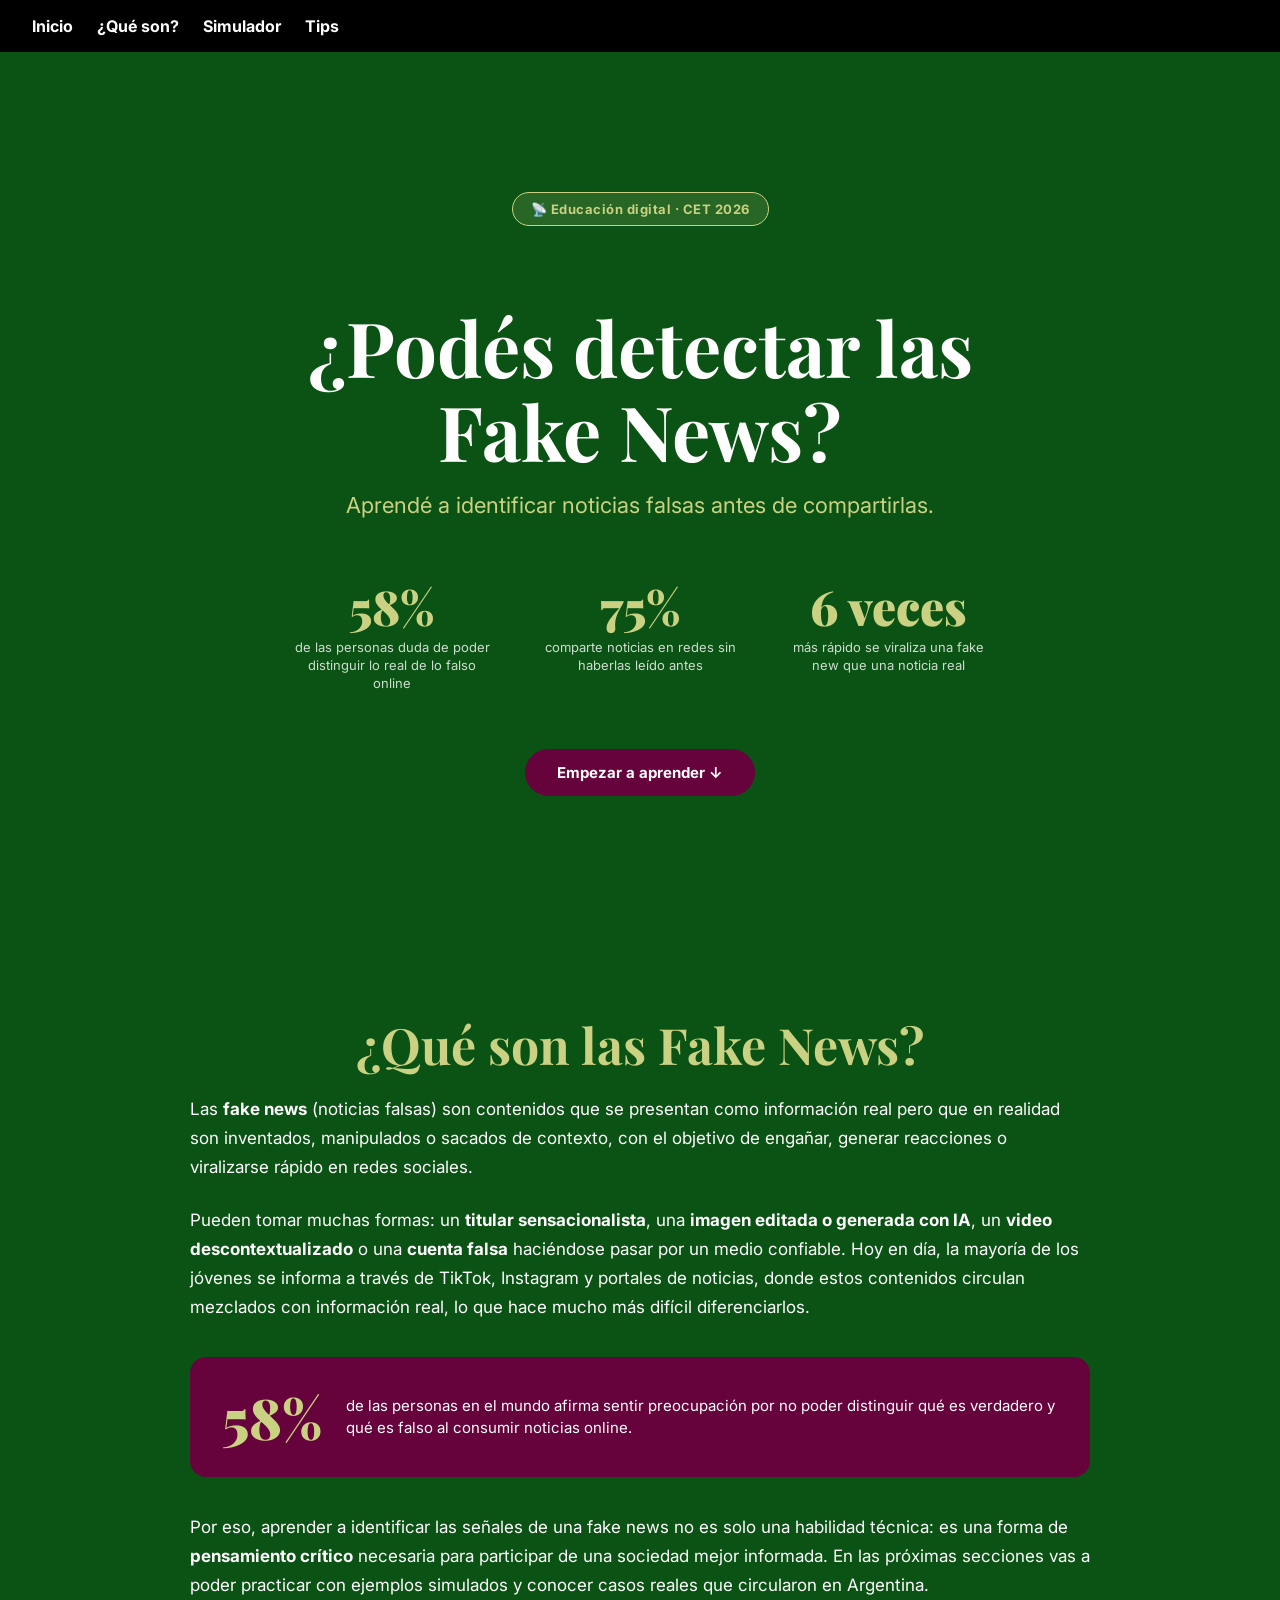
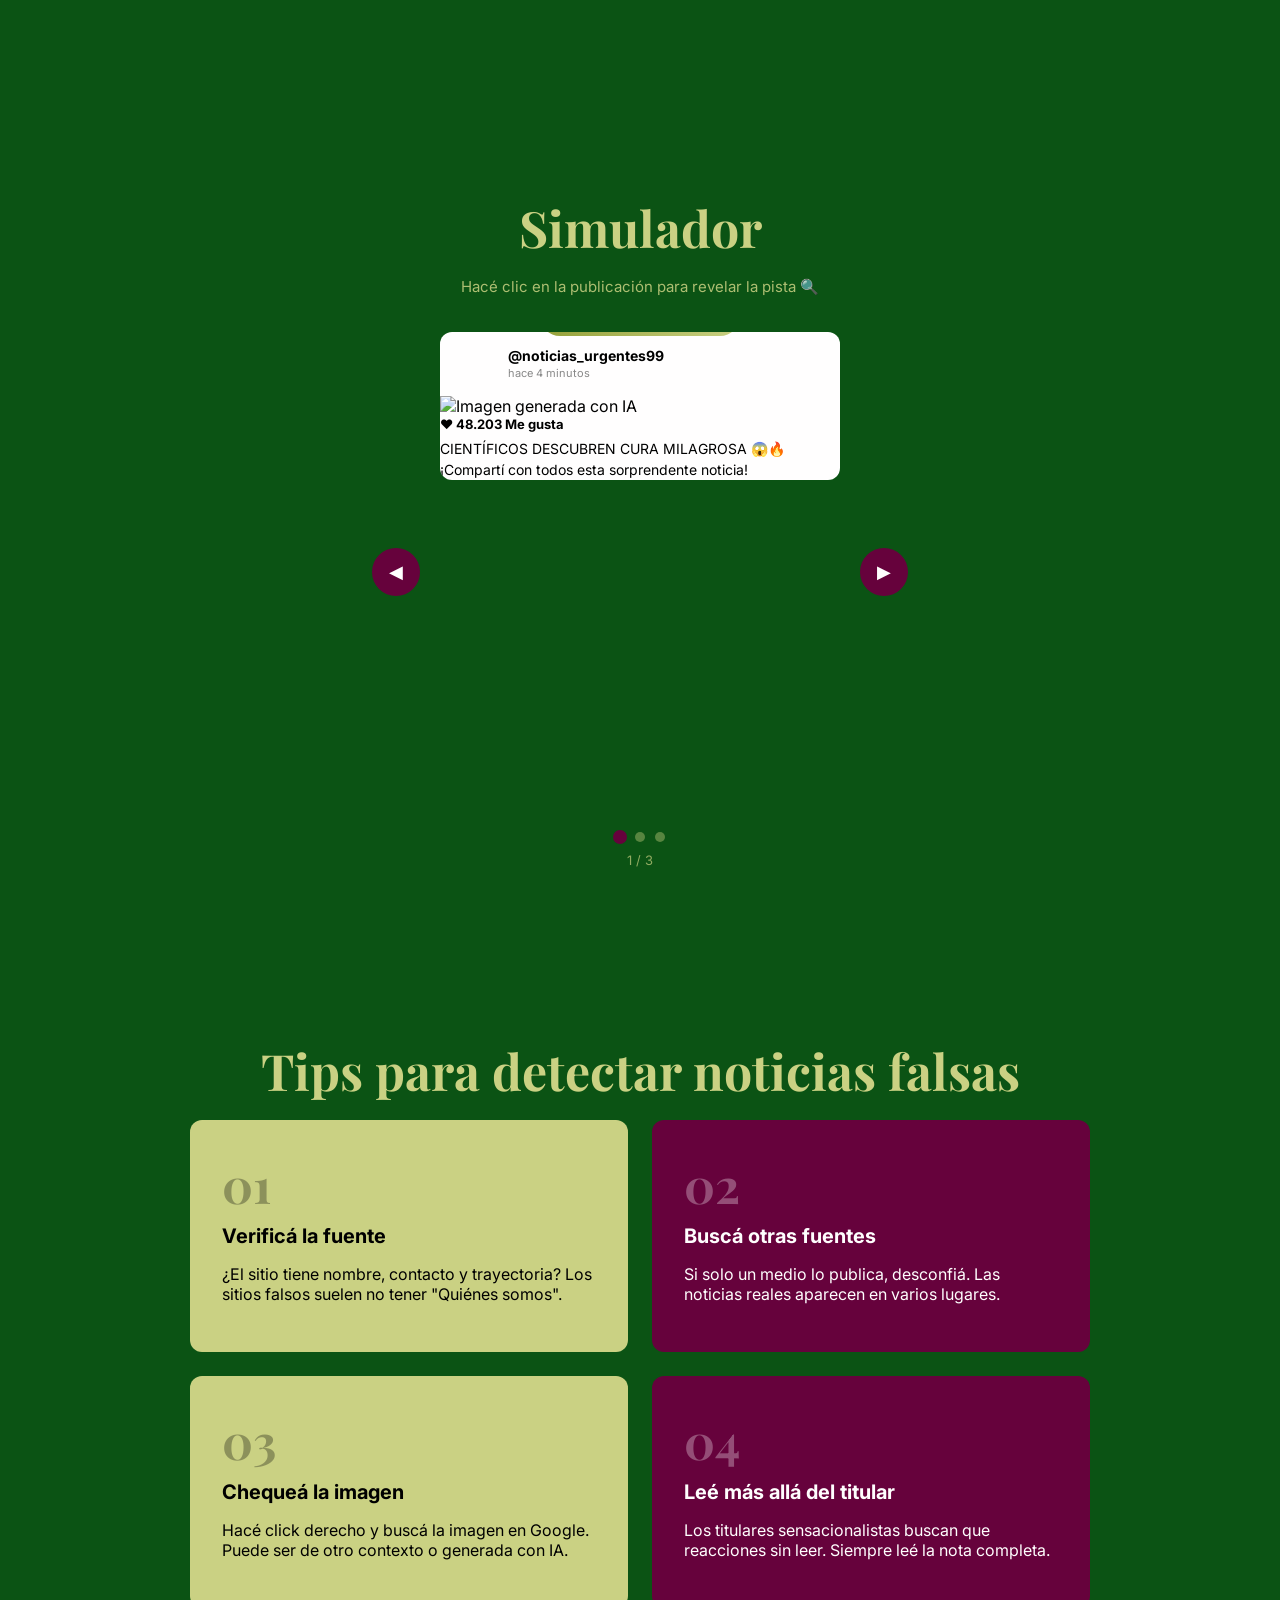
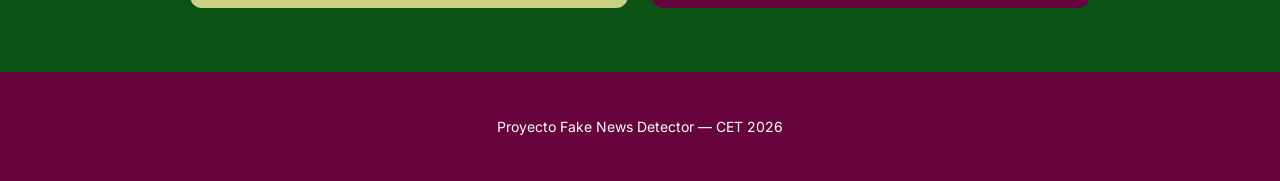
==== index.html @ 827e7ddf "Merge branch 'main' of https://github.com/CET-Programacion-Asistida-con-IA-2026/proyecto-equipo11-gr" ====
<!DOCTYPE html>
<html lang="es">

<head>
  <meta charset="UTF-8">
  <meta name="viewport" content="width=device-width, initial-scale=1.0">
  <title>Fake News Detector</title>
  <link rel="stylesheet" href="styles.css">
  <link href="https://fonts.googleapis.com/css2?family=Playfair+Display:wght@700;900&family=Inter:wght@400;700&display=swap" rel="stylesheet">
</head>
  
<body>

  <nav>
    <a href="#inicio">Inicio</a>
    <a href="#que-son">¿Qué son?</a>
    <a href="#simulador">Simulador</a>
    <a href="#tips">Tips</a>
  </nav>

  <header id="inicio">
    <span class="header-tag">📡 Educación digital · CET 2026</span>
    <h1>¿Podés detectar las Fake News?</h1>
    <p>Aprendé a identificar noticias falsas antes de compartirlas.</p>
    <div class="header-stats">
      <div class="header-stat">
        <span class="header-stat-numero">58%</span>
        <span class="header-stat-texto">de las personas duda de poder distinguir lo real de lo falso online</span>
      </div>
      <div class="header-stat">
        <span class="header-stat-numero">75%</span>
        <span class="header-stat-texto">comparte noticias en redes sin haberlas leído antes</span>
      </div>
      <div class="header-stat">
        <span class="header-stat-numero">6 veces</span>
        <span class="header-stat-texto">más rápido se viraliza una fake new que una noticia real</span>
      </div>
    </div>
    <a href="#que-son" class="header-cta">Empezar a aprender ↓</a>
  </header>

  <main>

    <section id="que-son">
      <h2>¿Qué son las Fake News?</h2>
      <div class="que-son-contenido">
        <p>
          Las <strong>fake news</strong> (noticias falsas) son contenidos que se presentan como información real
          pero que en realidad son inventados, manipulados o sacados de contexto, con el objetivo de
          engañar, generar reacciones o viralizarse rápido en redes sociales.
        </p>
        <p>
          Pueden tomar muchas formas: un <strong>titular sensacionalista</strong>, una <strong>imagen editada
          o generada con IA</strong>, un <strong>video descontextualizado</strong> o una <strong>cuenta falsa</strong>
          haciéndose pasar por un medio confiable. Hoy en día, la mayoría de los jóvenes se informa a través de
          TikTok, Instagram y portales de noticias, donde estos contenidos circulan mezclados con información real,
          lo que hace mucho más difícil diferenciarlos.
        </p>

        <div class="dato-destacado">
          <span class="dato-numero">58%</span>
          <p>de las personas en el mundo afirma sentir preocupación por no poder distinguir qué es verdadero y qué es falso al consumir noticias online.</p>
        </div>

        <p>
          Por eso, aprender a identificar las señales de una fake news no es solo una habilidad técnica:
          es una forma de <strong>pensamiento crítico</strong> necesaria para participar de una sociedad
          mejor informada. En las próximas secciones vas a poder practicar con ejemplos simulados y conocer
          casos reales que circularon en Argentina.
        </p>
      </div>
    </section>

    <section id="simulador">
      <h2>Simulador</h2>
      <p class="simulador-subtitulo">Hacé clic en la publicación para revelar la pista 🔍</p>

      <div class="carrusel-wrapper">

        <button class="carrusel-btn" id="btn-prev">&#9664;</button>

        <div class="carrusel-ventana">

          <!-- POST 1: Imagen generada con IA -->
          <div class="post activo">
            <div class="post-header">
              <div class="avatar avatar-1"></div>
              <div class="post-meta">
                <span class="username">@noticias_urgentes99</span>
                <span class="post-tiempo">hace 4 minutos</span>
              </div>
            </div>
            <div class="post-imagen ">
              <img src="https://aussiecareerinsights.com/wp-content/uploads/2024/02/Marine-Biology-Careers-in-AU.jpg" alt="Imagen generada con IA">
              <span class="imagen-label imagen-1">🤖 Imagen generada con IA</span>
            </div>
            <div class="post-footer">
              <p class="post-likes">❤️ 48.203 Me gusta</p>
              <p class="post-texto">CIENTÍFICOS DESCUBREN CURA MILAGROSA 😱🔥 ¡Compartí con todos esta sorprendente noticia!</p>
            </div>
            <div class="post-pista">
              ⚠️ <strong>Imagen manipulada con IA:</strong> Los detalles no son naturales — los dedos, las sombras y el fondo tienen errores típicos de imágenes artificiales. Siempre buscá la imagen en Google antes de creer.
            </div>
          </div>

          <!-- POST 2: Fuente desconocida -->
          <div class="post">
            <div class="post-header">
              <div class="avatar avatar-2"></div>
              <div class="post-meta">
                <span class="username">@info_verdadera_ok</span>
                <span class="post-tiempo">🆕 Cuenta creada hace 2 días</span>
              </div>
            </div>
            <div class="post-imagen ">
              <img src="https://upload.wikimedia.org/wikipedia/commons/thumb/3/3d/Michelle_Bachelet_at_the_Argentine_Senate.jpg/1280px-Michelle_Bachelet_at_the_Argentine_Senate.jpg" alt="Foto de la cámara de senadores de argentina.jpg">
              <span class="imagen-label imagen-2">🔗 ver-la-verdad-oculta.com.ar</span>
            </div>
            <div class="post-footer">
              <p class="post-likes">❤️ 1.847 Me gusta</p>
              <p class="post-texto">El gobierno aprobó en secreto una ley que nadie conoce. Los medios no lo muestran porque les pagaron para callarse. 👇</p>
            </div>
            <div class="post-pista">
              ⚠️ <strong>Fuente desconocida:</strong> Esta cuenta tiene 2 días de antigüedad y el link lleva a un sitio sin "Quiénes somos" ni contacto. Si solo una cuenta anónima publica algo, desconfiá.
            </div>
          </div>

          <!-- POST 3: Titular alarmista -->
          <div class="post">
            <div class="post-header">
              <div class="avatar avatar-3"></div>
              <div class="post-meta">
                <span class="username">@alerta_maxima_arg</span>
                <span class="post-tiempo">hace 1 hora</span>
              </div>
            </div>
            <div class="post-imagen">
              <img src="https://d1d37e9z843vy6.cloudfront.net/jp/images/4638368/4dc83f9e6772139555414b76e2ef767de76b92b4.jpeg" alt="persona limpiando un piso">
              <span class="imagen-label imagen-3">😷 Alerta de Salud</span>
            </div>
            <div class="post-footer">
              <p class="post-likes">❤️ 92.441 Me gusta</p>
              <p class="post-texto">🚨 URGENTE 🚨 PELIGRO EXTREMO: Lo que no te están contando puede afectar a tu familia ESTA NOCHE. ¡¡COMPARTÍ YA CON TODOS TUS SERES QUERIDOS!!</p>
            </div>
            <div class="post-pista">
              ⚠️ <strong>Titular alarmista:</strong> Palabras como "URGENTE", "PELIGRO EXTREMO" y "¡COMPARTÍ YA!" buscan que reacciones sin pensar. Los medios serios no usan este lenguaje. Siempre leé la nota completa.
            </div>
          </div>

        </div><!-- fin .carrusel-ventana -->

        <button class="carrusel-btn" id="btn-next">&#9654;</button>

      </div><!-- fin .carrusel-wrapper -->

      <div class="carrusel-indicadores">
        <span class="indicador activo" data-idx="0"></span>
        <span class="indicador" data-idx="1"></span>
        <span class="indicador" data-idx="2"></span>
      </div>

      <div class="carrusel-contador">
        <span id="contador-actual">1</span> / <span id="contador-total">3</span>
      </div>

    </section>

    <section id="tips">
      <h2>Tips para detectar noticias falsas</h2>
      <div class="tips-grid">
        <div class="tip-card">
          <span class="tip-numero">01</span>
          <h3>Verificá la fuente</h3>
          <p>¿El sitio tiene nombre, contacto y trayectoria? Los sitios falsos suelen no tener "Quiénes somos".</p>
        </div>
        <div class="tip-card">
          <span class="tip-numero">02</span>
          <h3>Buscá otras fuentes</h3>
          <p>Si solo un medio lo publica, desconfiá. Las noticias reales aparecen en varios lugares.</p>
        </div>
        <div class="tip-card">
          <span class="tip-numero">03</span>
          <h3>Chequeá la imagen</h3>
          <p>Hacé click derecho y buscá la imagen en Google. Puede ser de otro contexto o generada con IA.</p>
        </div>
        <div class="tip-card">
          <span class="tip-numero">04</span>
          <h3>Leé más allá del titular</h3>
          <p>Los titulares sensacionalistas buscan que reacciones sin leer. Siempre leé la nota completa.</p>
        </div>
      </div>
    </section>

  </main>

  <footer>
    <p>Proyecto Fake News Detector — CET 2026
    </p>
  </footer>

  <script src="script.js"></script>

</body>
</html>
---- styles.css ----
html {
  scroll-behavior: smooth;
}
 
body {
  background-color: #0b5314;
  color: #fffefe;
  font-family: 'Inter', sans-serif;
  margin: 0;
  padding: 0;
}
 
nav {
  background-color: #000000;
  padding: 16px 32px;
  display: flex;
  gap: 24px;
  position: sticky;
  top: 0;
  z-index: 100;
}
 
nav a {
  color: #fffefe;
  text-decoration: none;
  font-weight: bold;
}
 
nav a:hover {
  color: #cad183;
}
 
header {
  background-color: #0b5314;
  text-align: center;
  padding: 140px 32px 110px;
}

.header-tag {
  display: inline-block;
  background-color: rgba(202, 209, 131, 0.15);
  border: 1px solid #cad183;
  color: #cad183;
  font-size: 13px;
  font-weight: bold;
  letter-spacing: 0.5px;
  padding: 8px 18px;
  border-radius: 30px;
  margin-bottom: 28px;
}

header h1 {
  font-family: 'Playfair Display', serif;
  font-size: 76px;
  line-height: 1.1;
  color: #fffefe;
  margin-bottom: 20px;
  max-width: 800px;
  margin-left: auto;
  margin-right: auto;
}

header p {
  font-size: 22px;
  color: #cad183;
  max-width: 600px;
  margin: 0 auto;
}

.header-stats {
  display: flex;
  justify-content: center;
  gap: 48px;
  margin-top: 64px;
  flex-wrap: wrap;
}

.header-stat {
  display: flex;
  flex-direction: column;
  align-items: center;
  max-width: 200px;
}

.header-stat-numero {
  font-family: 'Playfair Display', serif;
  font-size: 48px;
  font-weight: 900;
  color: #cad183;
  line-height: 1;
}

.header-stat-texto {
  font-size: 13px;
  color: #fffefe;
  opacity: 0.8;
  margin-top: 8px;
  line-height: 1.4;
}

.header-cta {
  display: inline-block;
  margin-top: 56px;
  background-color: #66023c;
  color: #fffefe;
  text-decoration: none;
  font-weight: bold;
  font-size: 15px;
  padding: 14px 32px;
  border-radius: 30px;
  transition: background-color 0.25s ease, transform 0.25s ease;
}

.header-cta:hover {
  background-color: #cad183;
  color: #000;
  transform: translateY(3px);
}
 
section {
  padding: 64px 32px;
  max-width: 900px;
  margin: 0 auto;
}
 
section h2 {
  font-family: 'Playfair Display', serif;
  font-size: 50px;
  color: #cad183;
  margin-bottom: 16px;
  text-align: center;
}
 
.simulador-subtitulo {
  text-align: center;
  color: #cad183;
  font-size: 15px;
  margin-bottom: 36px;
  opacity: 0.85;
}
 
.carrusel-wrapper {
  display: flex;
  align-items: center;
  justify-content: center;
  gap: 20px;
}
 
.carrusel-ventana {
  width: 400px;
  position: relative;
  min-height: 480px;
  display: flex;
  align-items: flex-start;
}
 
.carrusel-btn {
  background-color: #66023c;
  color: #fffefe;
  border: none;
  border-radius: 50%;
  width: 48px;
  height: 48px;
  font-size: 18px;
  cursor: pointer;
  flex-shrink: 0;
  transition: background-color 0.25s ease, transform 0.25s ease;
}
 
.carrusel-btn:hover {
  background-color: #cad183;
  color: #000;
  transform: scale(1.12);
}
 
.post {
  background-color: #fffefe;
  color: #000000;
  border-radius: 12px;
  width: 400px;
  overflow: hidden;
  cursor: pointer;
 
  position: absolute;
  top: 0;
  left: 0;
  opacity: 0;
  transform: scale(0.85);
  pointer-events: none;
  transition: opacity 0.5s ease, transform 0.5s ease;
}
 
.post.activo {
  opacity: 1;
  transform: scale(1);
  pointer-events: auto;
  position: relative;
}
 
.post.saliendo {
  opacity: 0;
  transform: scale(0.85);
  pointer-events: none;
  position: absolute;
}
 
.post.entrando {
  opacity: 0;
  transform: scale(1.08);
  pointer-events: none;
  position: absolute;
}
 
.post-header {
  display: flex;
  align-items: center;
  gap: 12px;
  padding: 12px 16px;
}
 
.avatar {
  width: 40px;
  height: 40px;
  border-radius: 50%;
  flex-shrink: 0;
  background-size: cover;
  background-position: center;
}
.avatar-1 {  background-image: url("https://i.pinimg.com/736x/39/2e/0f/392e0f462c42eff5c04a836ef86fa3ca.jpg");}
.avatar-2 {  background-image: url("https://i.pinimg.com/736x/75/56/3a/75563a5d18d64059eee572f6866be360.jpg");}
.avatar-3 { background-image: url("https://i.pinimg.com/1200x/9d/0e/de/9d0edee2e97330c38e7d0a3fabffba7d.jpg");}
 
.post-meta {
  display: flex;
  flex-direction: column;
  gap: 2px;
}
 
.username {
  font-weight: bold;
  font-size: 14px;
}
 
.post-tiempo {
  font-size: 11px;
  color: #888;
}
 
.post-imagen{
    position: relative;
}
 

.post-imagen img{
    width:100%;
    display:block;
}

.imagen-label{
    position:absolute;
    bottom:80px;
    left:50%;
    transform:translateX(-50%);
    color:white;
    padding:10px 18px;
    border-radius:20px;
    font-weight:bold;
}

.imagen-1 { background: linear-gradient(135deg, #859122, #cad183); }
.imagen-2 { background: linear-gradient(135deg, #0b5314, #3a8a4a); }
.imagen-3 { background: linear-gradient(135deg, #66023c, #a0305a); }
 
.post-
/* Que son las fake news */
.que-son-contenido {
  max-width: 720px;
  margin: 0 auto;
}

.que-son-contenido p {
  font-size: 17px;
  line-height: 1.7;
  color: #fffefe;
  margin-bottom: 24px;
}

.dato-destacado {
  background-color: #66023c;
  border-radius: 16px;
  padding: 32px;
  display: flex;
  align-items: center;
  gap: 24px;
  margin: 36px 0;
}

.dato-numero {
  font-family: 'Playfair Display', serif;
  font-size: 56px;
  font-weight: 900;
  color: #cad183;
  flex-shrink: 0;
  line-height: 1;
}

.dato-destacado p {
  margin: 0;
  font-size: 15px;
  line-height: 1.5;
  color: #fffefe;
}

footer {
  padding: 12px 16px;
}
 
.post-likes {
  font-size: 13px;
  font-weight: bold;
  margin: 0 0 6px 0;
}
 
.post-texto {
  font-size: 14px;
  line-height: 1.5;
  margin: 0;
}
 
.post-pista {
  background-color: #66023c;
  color: #fffefe;
  padding: 14px 16px;
  font-size: 13px;
  line-height: 1.6;
  display: none;
}
 
.carrusel-indicadores {
  display: flex;
  justify-content: center;
  gap: 10px;
  margin-top: 20px;
}
 
.indicador {
  width: 10px;
  height: 10px;
  border-radius: 50%;
  background-color: #cad183;
  opacity: 0.4;
  cursor: pointer;
  transition: opacity 0.3s, transform 0.3s;
}
 
.indicador.activo {
  opacity: 1;
  transform: scale(1.4);
  background-color: #66023c;
}
 
.carrusel-contador {
  text-align: center;
  margin-top: 10px;
  font-size: 13px;
  color: #cad183;
  opacity: 0.7;
}
 
.tips-grid {
  display: grid;
  grid-template-columns: 1fr 1fr;
  gap: 24px;
}
 
.tip-card {
  background-color: #cad183;
  color: #000000;
  border-radius: 12px;
  padding: 32px;
  transition: transform 0.3s ease, box-shadow 0.3s ease;
  cursor: default;
}
 
.tip-card:nth-child(even) {
  background-color: #66023c;
  color: #fffefe;
}
 
.tip-card:hover {
  transform: scale(1.05);
  box-shadow: 0 8px 24px rgba(0, 0, 0, 0.3);
}
 
.tip-numero {
  font-size: 48px;
  font-weight: bold;
  font-family: 'Playfair Display', serif;
  opacity: 0.3;
}
 
.tip-card h3 {
  font-size: 20px;
  margin: 8px 0;
}
 
footer {
  background-color: #66023c;
  text-align: center;
  padding: 32px;
  color: #fffefe;
  font-size: 14px;
}
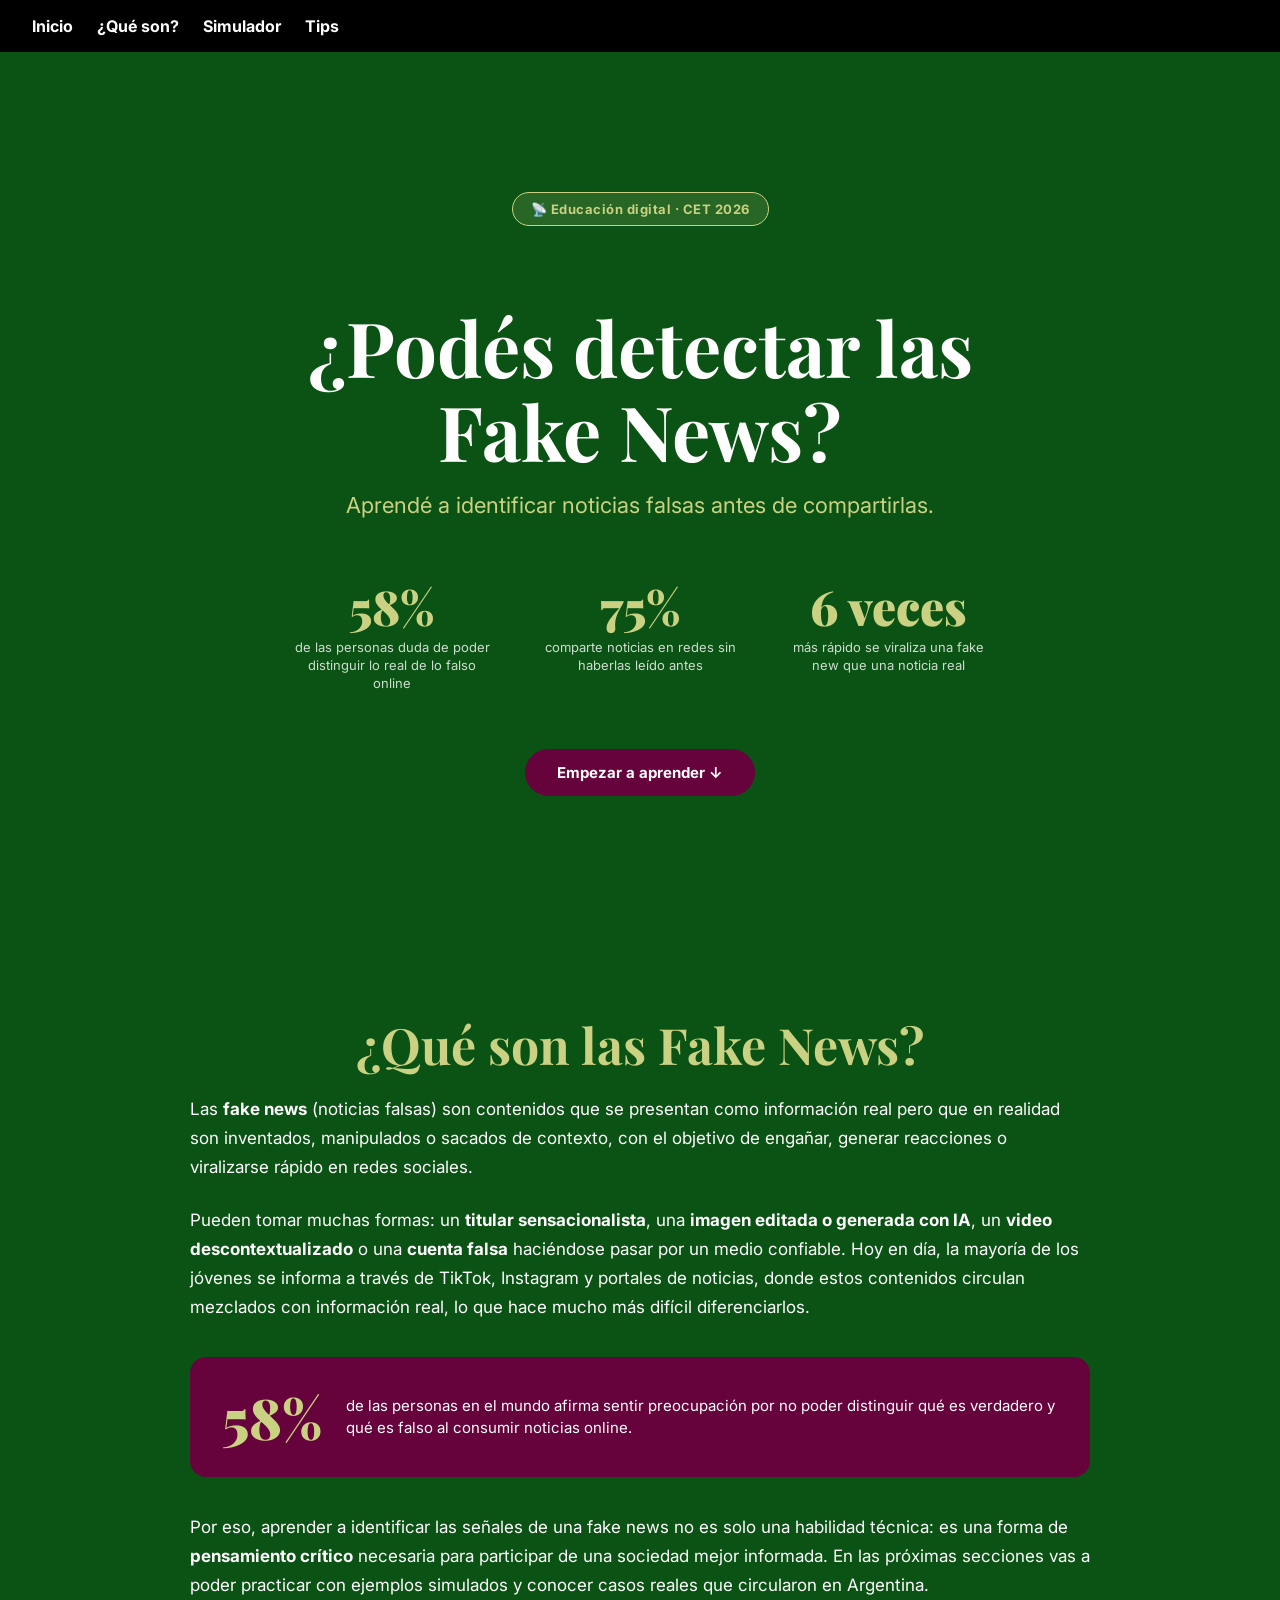
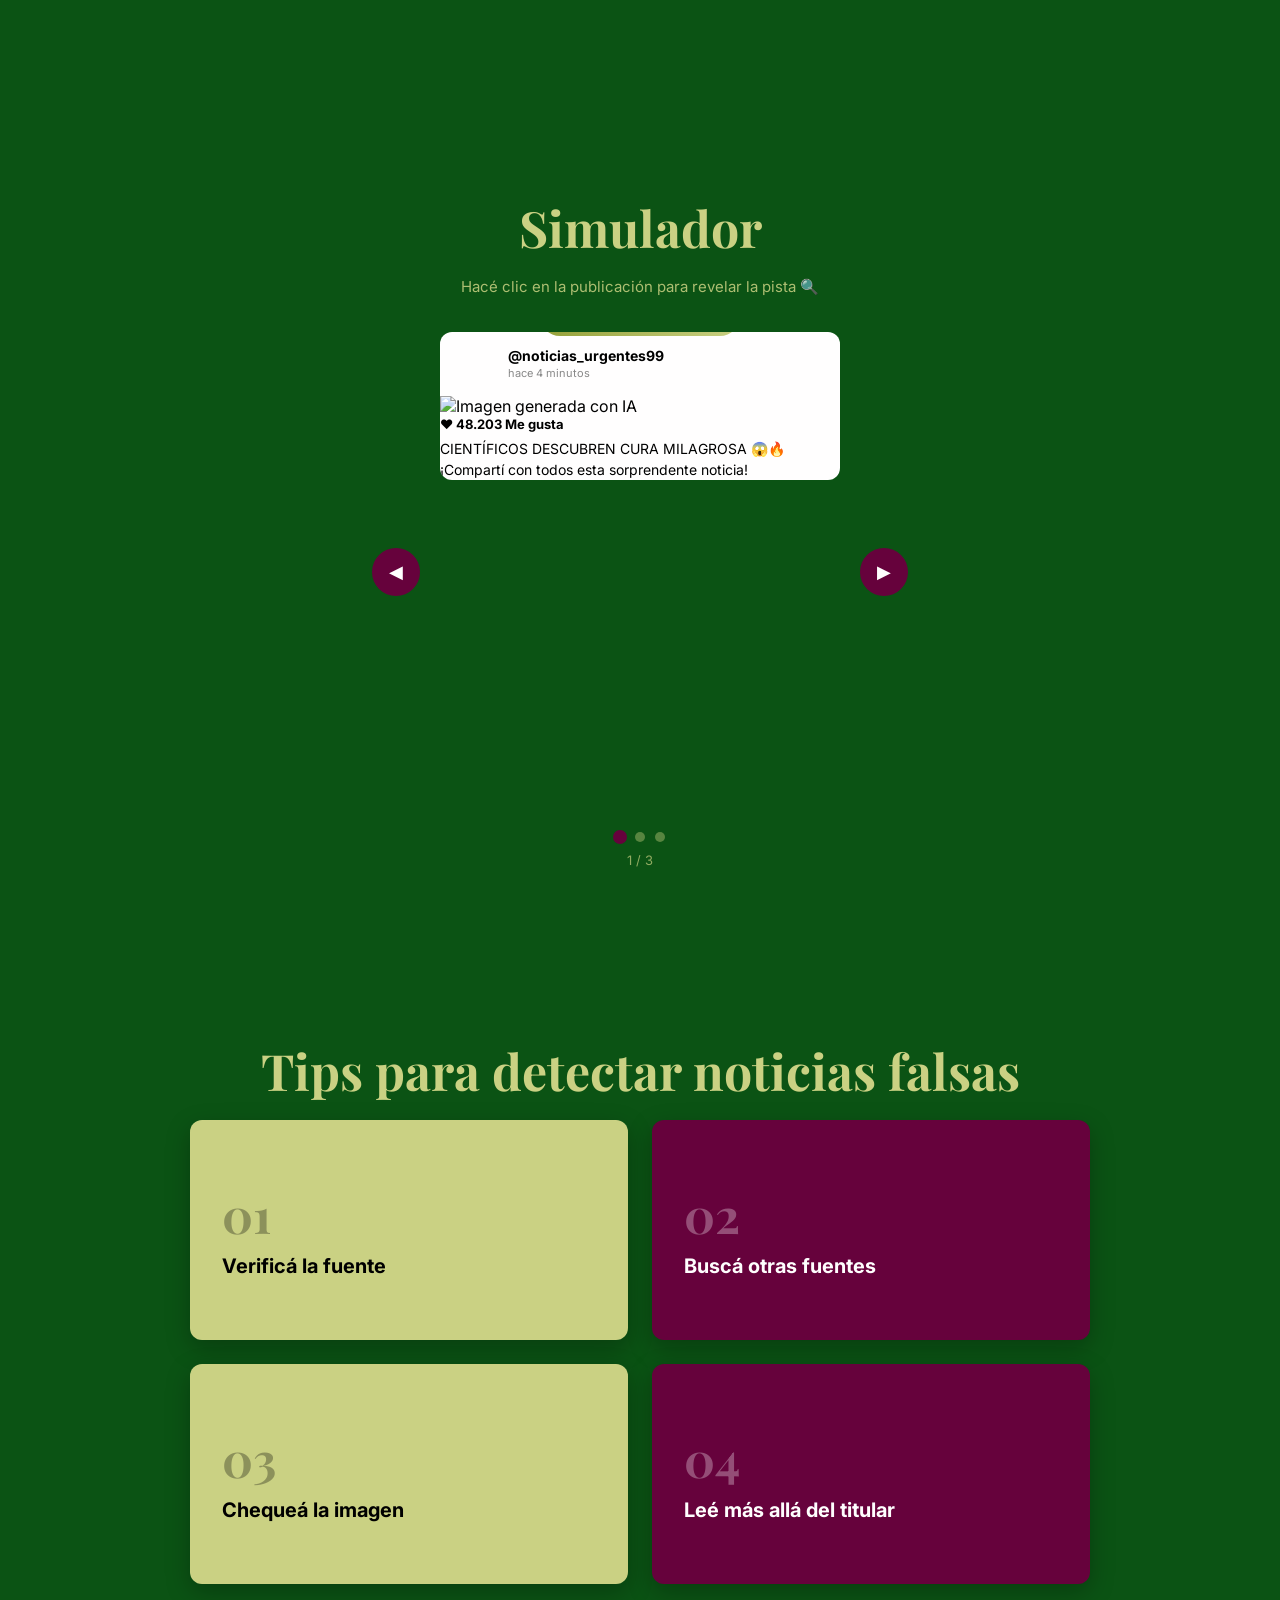
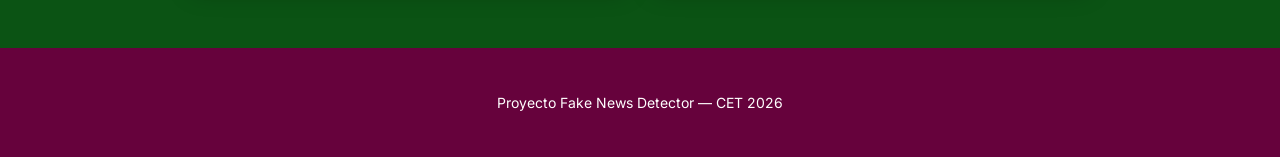
==== commit f2b6b523: "Cambio de tarjetas" ====
--- a/index.html
+++ b/index.html
@@ -165,32 +165,56 @@
 
     </section>
 
-    <section id="tips">
+     <section id="tips">
       <h2>Tips para detectar noticias falsas</h2>
       <div class="tips-grid">
-        <div class="tip-card">
-          <span class="tip-numero">01</span>
-          <h3>Verificá la fuente</h3>
-          <p>¿El sitio tiene nombre, contacto y trayectoria? Los sitios falsos suelen no tener "Quiénes somos".</p>
-        </div>
-        <div class="tip-card">
-          <span class="tip-numero">02</span>
-          <h3>Buscá otras fuentes</h3>
-          <p>Si solo un medio lo publica, desconfiá. Las noticias reales aparecen en varios lugares.</p>
-        </div>
-        <div class="tip-card">
-          <span class="tip-numero">03</span>
-          <h3>Chequeá la imagen</h3>
-          <p>Hacé click derecho y buscá la imagen en Google. Puede ser de otro contexto o generada con IA.</p>
-        </div>
-        <div class="tip-card">
-          <span class="tip-numero">04</span>
-          <h3>Leé más allá del titular</h3>
-          <p>Los titulares sensacionalistas buscan que reacciones sin leer. Siempre leé la nota completa.</p>
+        <div class="tip-card" tabindex="0">
+          <div class="tip-card-inner">
+            <div class="tip-card-front">
+              <span class="tip-numero">01</span>
+              <h3>Verificá la fuente</h3>
+            </div>
+            <div class="tip-card-back">
+              <p>¿El sitio tiene nombre, contacto y trayectoria? Los sitios falsos suelen no tener "Quiénes somos".</p>
+            </div>
+          </div>
+        </div>
+        <div class="tip-card" tabindex="0">
+          <div class="tip-card-inner">
+            <div class="tip-card-front">
+              <span class="tip-numero">02</span>
+              <h3>Buscá otras fuentes</h3>
+            </div>
+            <div class="tip-card-back">
+              <p>Si solo un medio lo publica, desconfiá. Las noticias reales aparecen en varios lugares.</p>
+            </div>
+          </div>
+        </div>
+        <div class="tip-card" tabindex="0">
+          <div class="tip-card-inner">
+            <div class="tip-card-front">
+              <span class="tip-numero">03</span>
+              <h3>Chequeá la imagen</h3>
+            </div>
+            <div class="tip-card-back">
+              <p>Hacé click derecho y buscá la imagen en Google. Puede ser de otro contexto o generada con IA.</p>
+            </div>
+          </div>
+        </div>
+        <div class="tip-card" tabindex="0">
+          <div class="tip-card-inner">
+            <div class="tip-card-front">
+              <span class="tip-numero">04</span>
+              <h3>Leé más allá del titular</h3>
+            </div>
+            <div class="tip-card-back">
+              <p>Los titulares sensacionalistas buscan que reacciones sin leer. Siempre leé la nota completa.</p>
+            </div>
+          </div>
         </div>
       </div>
     </section>
-
+    
   </main>
 
   <footer>
--- a/styles.css
+++ b/styles.css
@@ -250,7 +250,6 @@
     position: relative;
 }
  
-
 .post-imagen img{
     width:100%;
     display:block;
@@ -372,36 +371,73 @@
   grid-template-columns: 1fr 1fr;
   gap: 24px;
 }
- 
+
 .tip-card {
+  perspective: 1200px;
+  height: 220px;
+  cursor: default;
+}
+
+.tip-card-inner {
+  position: relative;
+  width: 100%;
+  height: 100%;
+  transition: transform 0.6s cubic-bezier(0.4, 0.2, 0.2, 1);
+  transform-style: preserve-3d;
+}
+
+.tip-card:hover .tip-card-inner,
+.tip-card:focus-within .tip-card-inner {
+  transform: rotateY(180deg);
+}
+
+.tip-card-front,
+.tip-card-back {
+  position: absolute;
+  inset: 0;
+  backface-visibility: hidden;
+  -webkit-backface-visibility: hidden;
+  border-radius: 12px;
+  padding: 32px;
+  box-shadow: 0 8px 24px rgba(0, 0, 0, 0.25);
+  display: flex;
+  flex-direction: column;
+  justify-content: center;
+}
+
+.tip-card-front {
   background-color: #cad183;
   color: #000000;
-  border-radius: 12px;
-  padding: 32px;
-  transition: transform 0.3s ease, box-shadow 0.3s ease;
-  cursor: default;
-}
- 
-.tip-card:nth-child(even) {
-  background-color: #66023c;
-  color: #fffefe;
-}
- 
-.tip-card:hover {
-  transform: scale(1.05);
-  box-shadow: 0 8px 24px rgba(0, 0, 0, 0.3);
-}
- 
+}
+
+.tip-card-back {
+  background-color: #cad183;
+  color: #000000;
+  transform: rotateY(180deg);
+}
+
+.tip-card:nth-child(even) .tip-card-front,
+.tip-card:nth-child(even) .tip-card-back {
+  background-color: #66023c;
+  color: #fffefe;
+}
+
 .tip-numero {
   font-size: 48px;
   font-weight: bold;
   font-family: 'Playfair Display', serif;
   opacity: 0.3;
 }
- 
+
 .tip-card h3 {
   font-size: 20px;
-  margin: 8px 0;
+  margin: 8px 0 0;
+}
+
+.tip-card-back p {
+  font-size: 25px;
+  line-height: 1.6;
+  margin: 0;
 }
  
 footer {
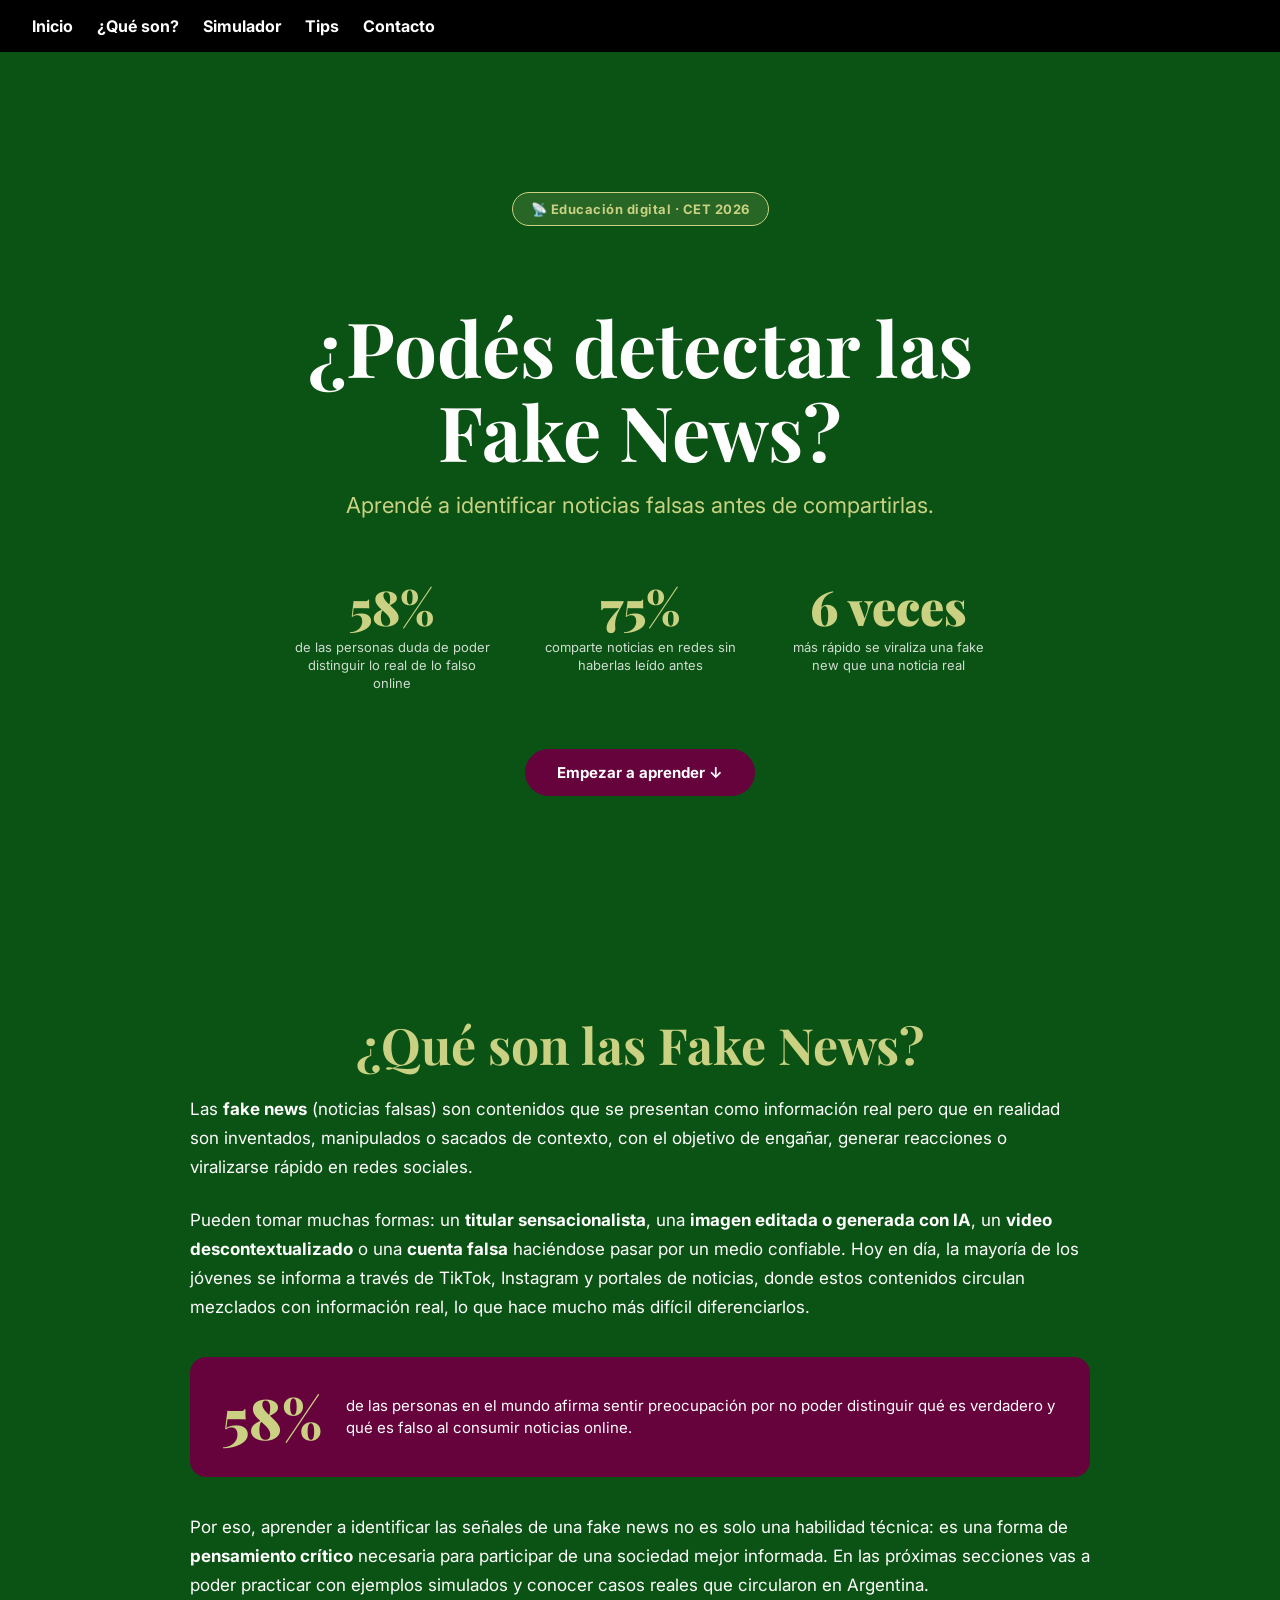
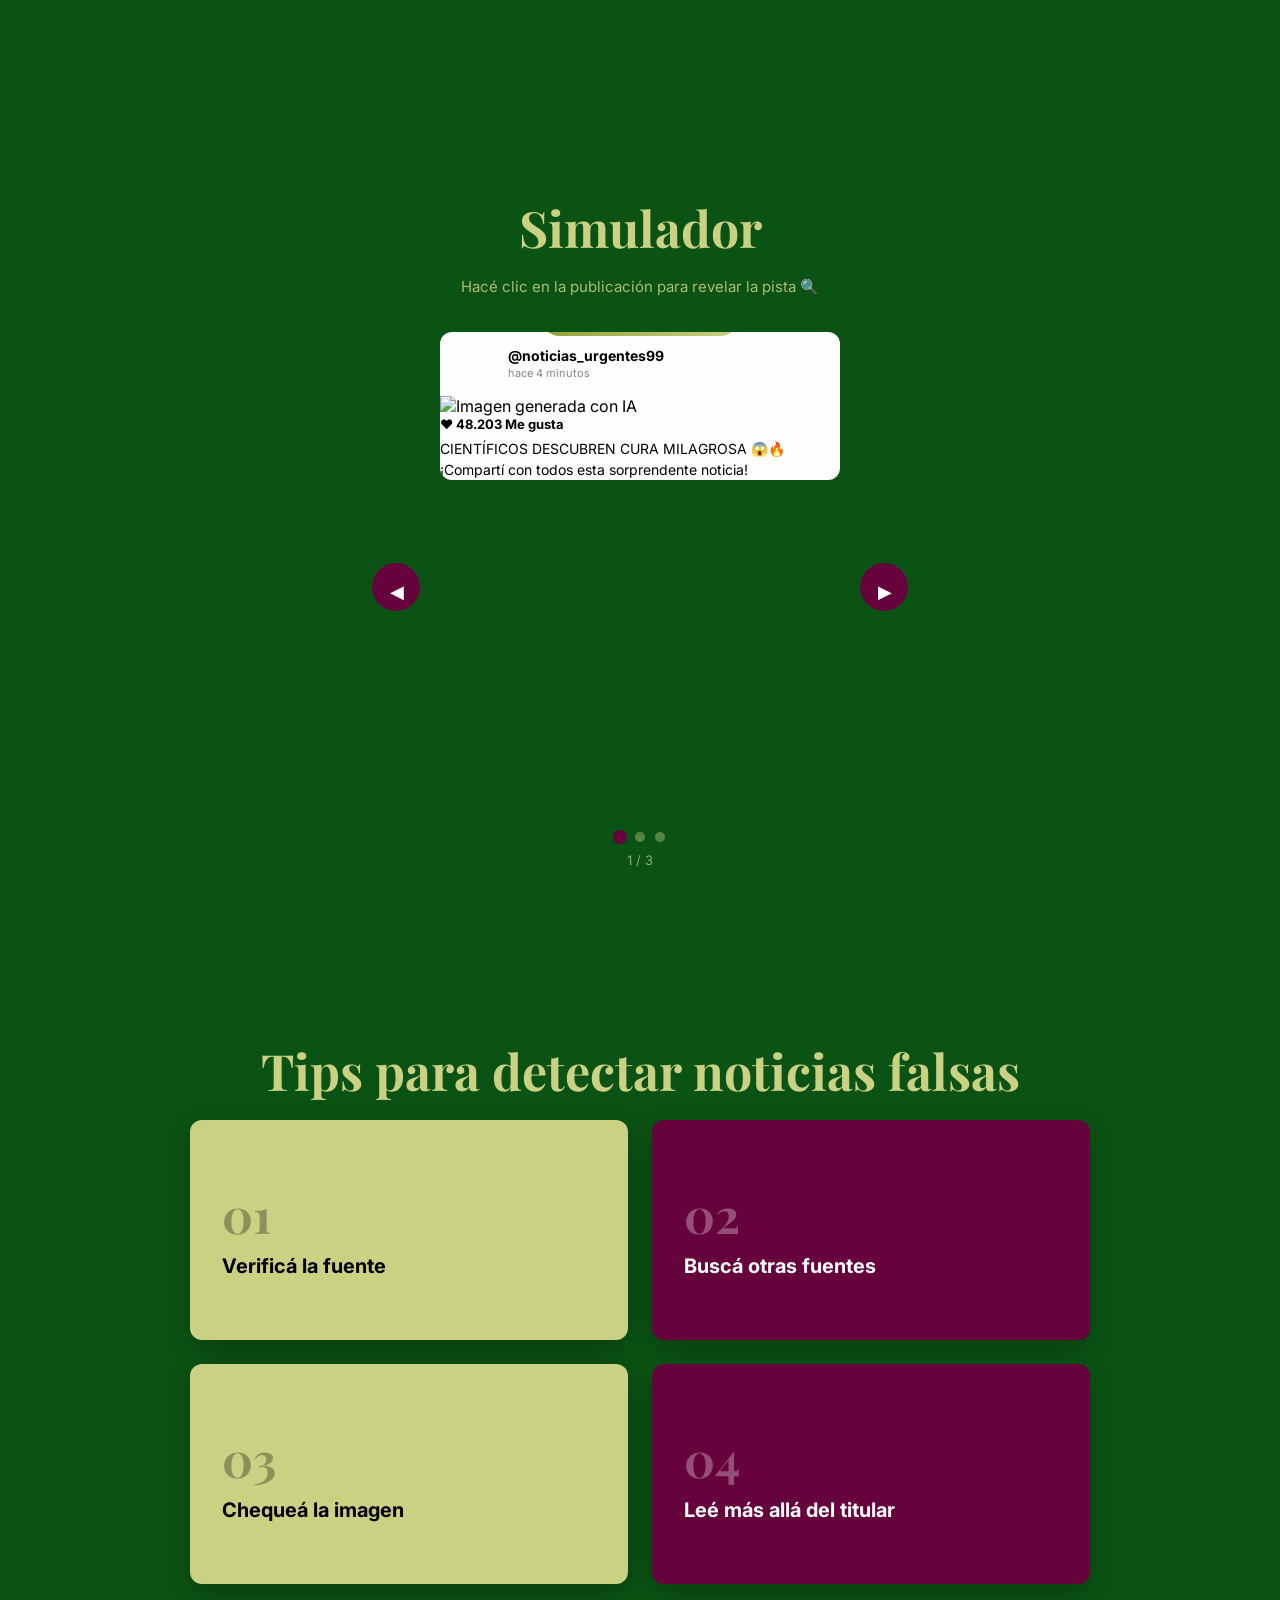
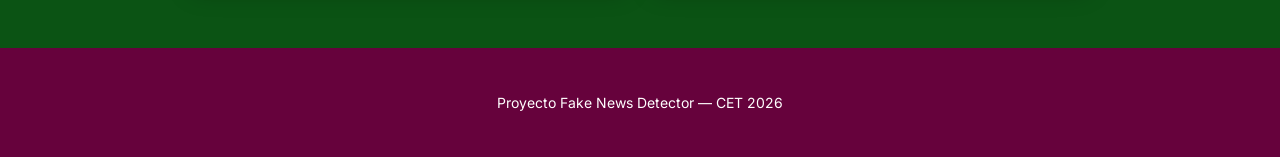
==== commit 34165bbd: "Agregar formulario de contacto y estilos asociados" ====
--- a/index.html
+++ b/index.html
@@ -16,6 +16,7 @@
     <a href="#que-son">¿Qué son?</a>
     <a href="#simulador">Simulador</a>
     <a href="#tips">Tips</a>
+    <a href="contacto.html">Contacto</a>
   </nav>
 
   <header id="inicio">
--- a/styles.css
+++ b/styles.css
@@ -446,4 +446,137 @@
   padding: 32px;
   color: #fffefe;
   font-size: 14px;
-}+}
+
+/* Contacto */
+
+.contenedor-formulario{
+
+    min-height:100vh;
+
+    display:flex;
+
+    justify-content:center;
+
+    align-items:center;
+
+    padding:40px;
+
+}
+
+.card-formulario{
+
+    width:100%;
+    max-width:700px;
+
+    background: #a0305a;
+
+    border-radius:25px;
+
+    padding:45px;
+
+    box-shadow:0 15px 40px rgba(0,0,0,.35);
+
+}
+
+input,
+select,
+textarea{
+
+    width:100%;
+
+    padding:15px;
+
+    border-radius:12px;
+
+    border:none;
+
+    font-size:16px;
+
+    box-sizing:border-box;
+
+}
+
+input:focus,
+select:focus,
+textarea:focus{
+
+    outline:3px solid #66023c;
+
+}
+
+button{
+
+    margin-top:30px;
+
+    width:100%;
+
+    padding:18px;
+
+    border:none;
+
+    border-radius:30px;
+
+    background:#859122 ;
+
+    color:white;
+
+    font-size:18px;
+
+    cursor:pointer;
+
+    transition:.3s;
+
+}
+
+button:hover{
+
+    background: #cad183 ;
+
+    transform:scale(1.03);
+
+}
+
+
+#respuesta{
+    margin-top:30px;
+}
+
+.mensaje-ok{
+
+    background:#D8DD8E;
+    color:#083D12;
+
+    padding:25px;
+
+    border-radius:18px;
+
+    border-left:8px solid #79004D;
+
+    animation: aparecer .6s;
+}
+
+.error{
+
+    background:#FFD6D6;
+
+    color:#9C0000;
+
+    padding:15px;
+
+    border-radius:12px;
+}
+
+@keyframes aparecer{
+
+    from{
+        opacity:0;
+        transform:translateY(20px);
+    }
+
+    to{
+        opacity:1;
+        transform:translateY(0);
+    }
+
+}
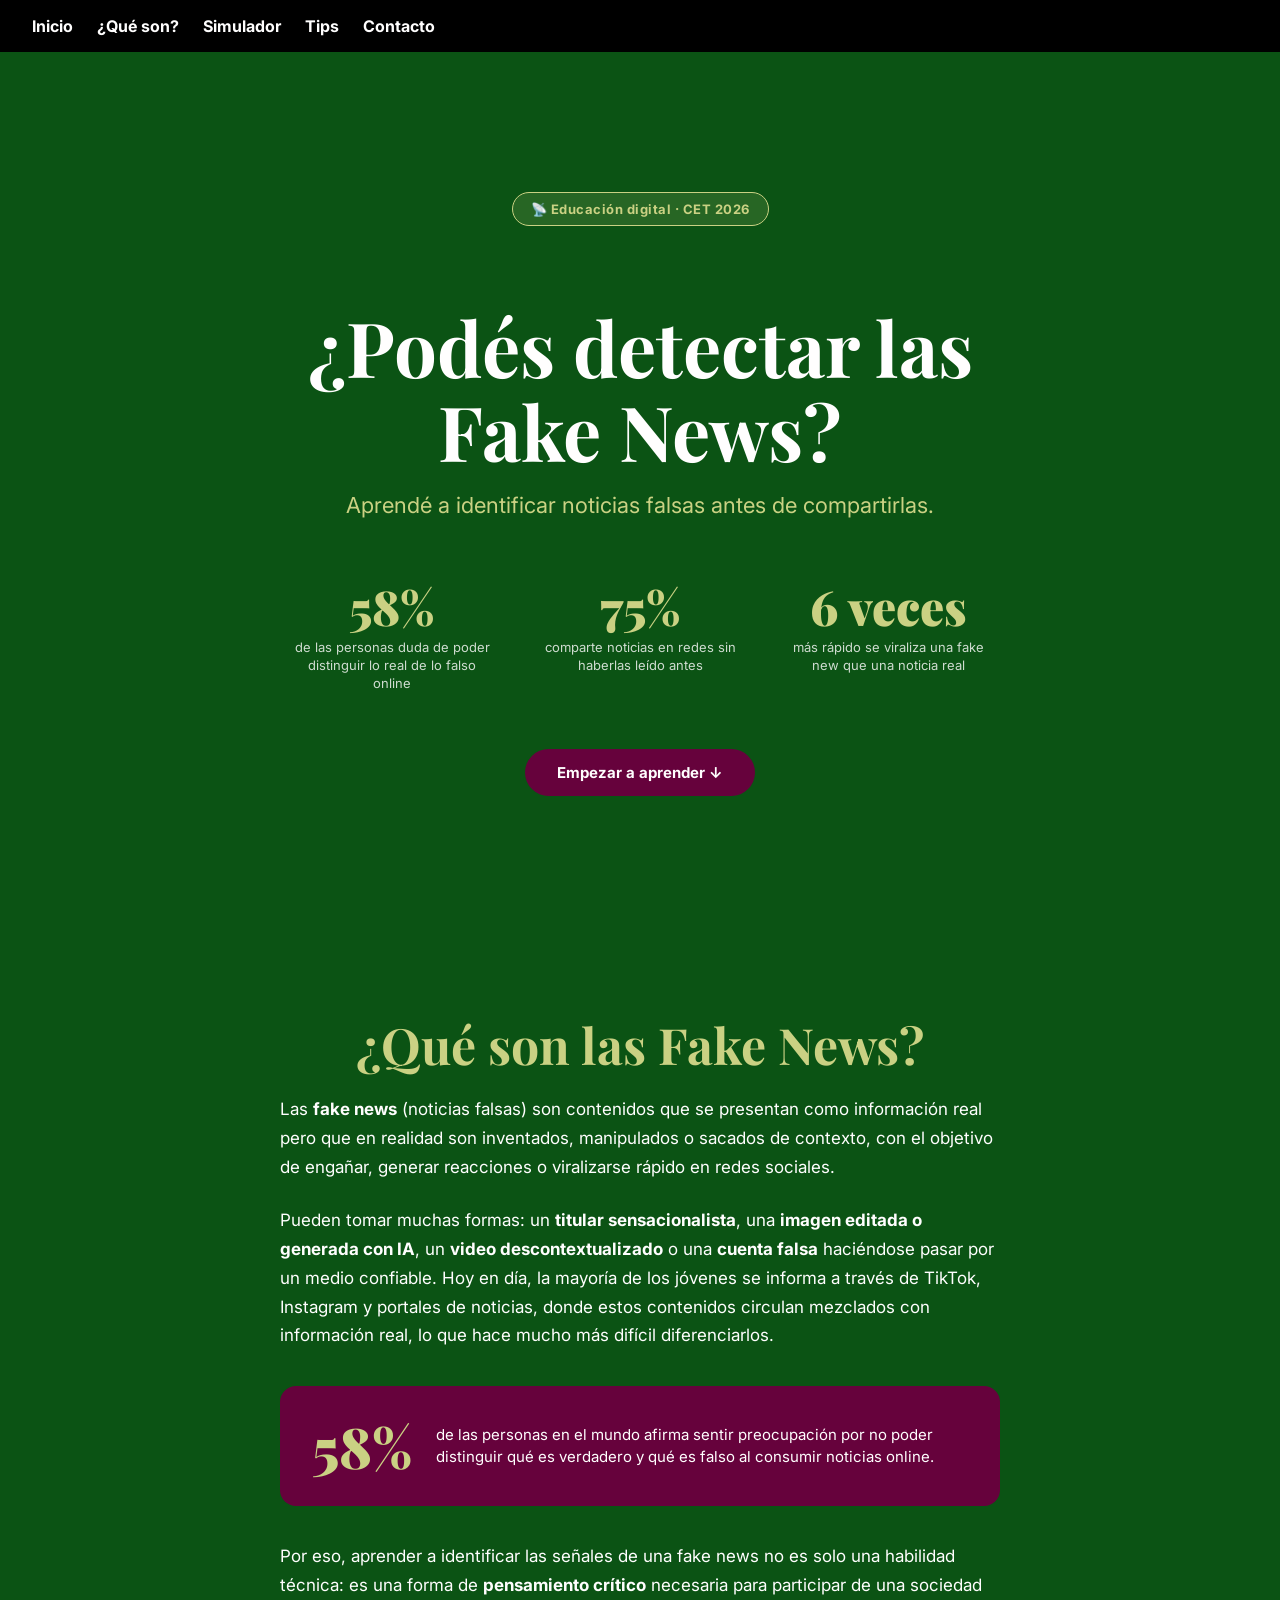
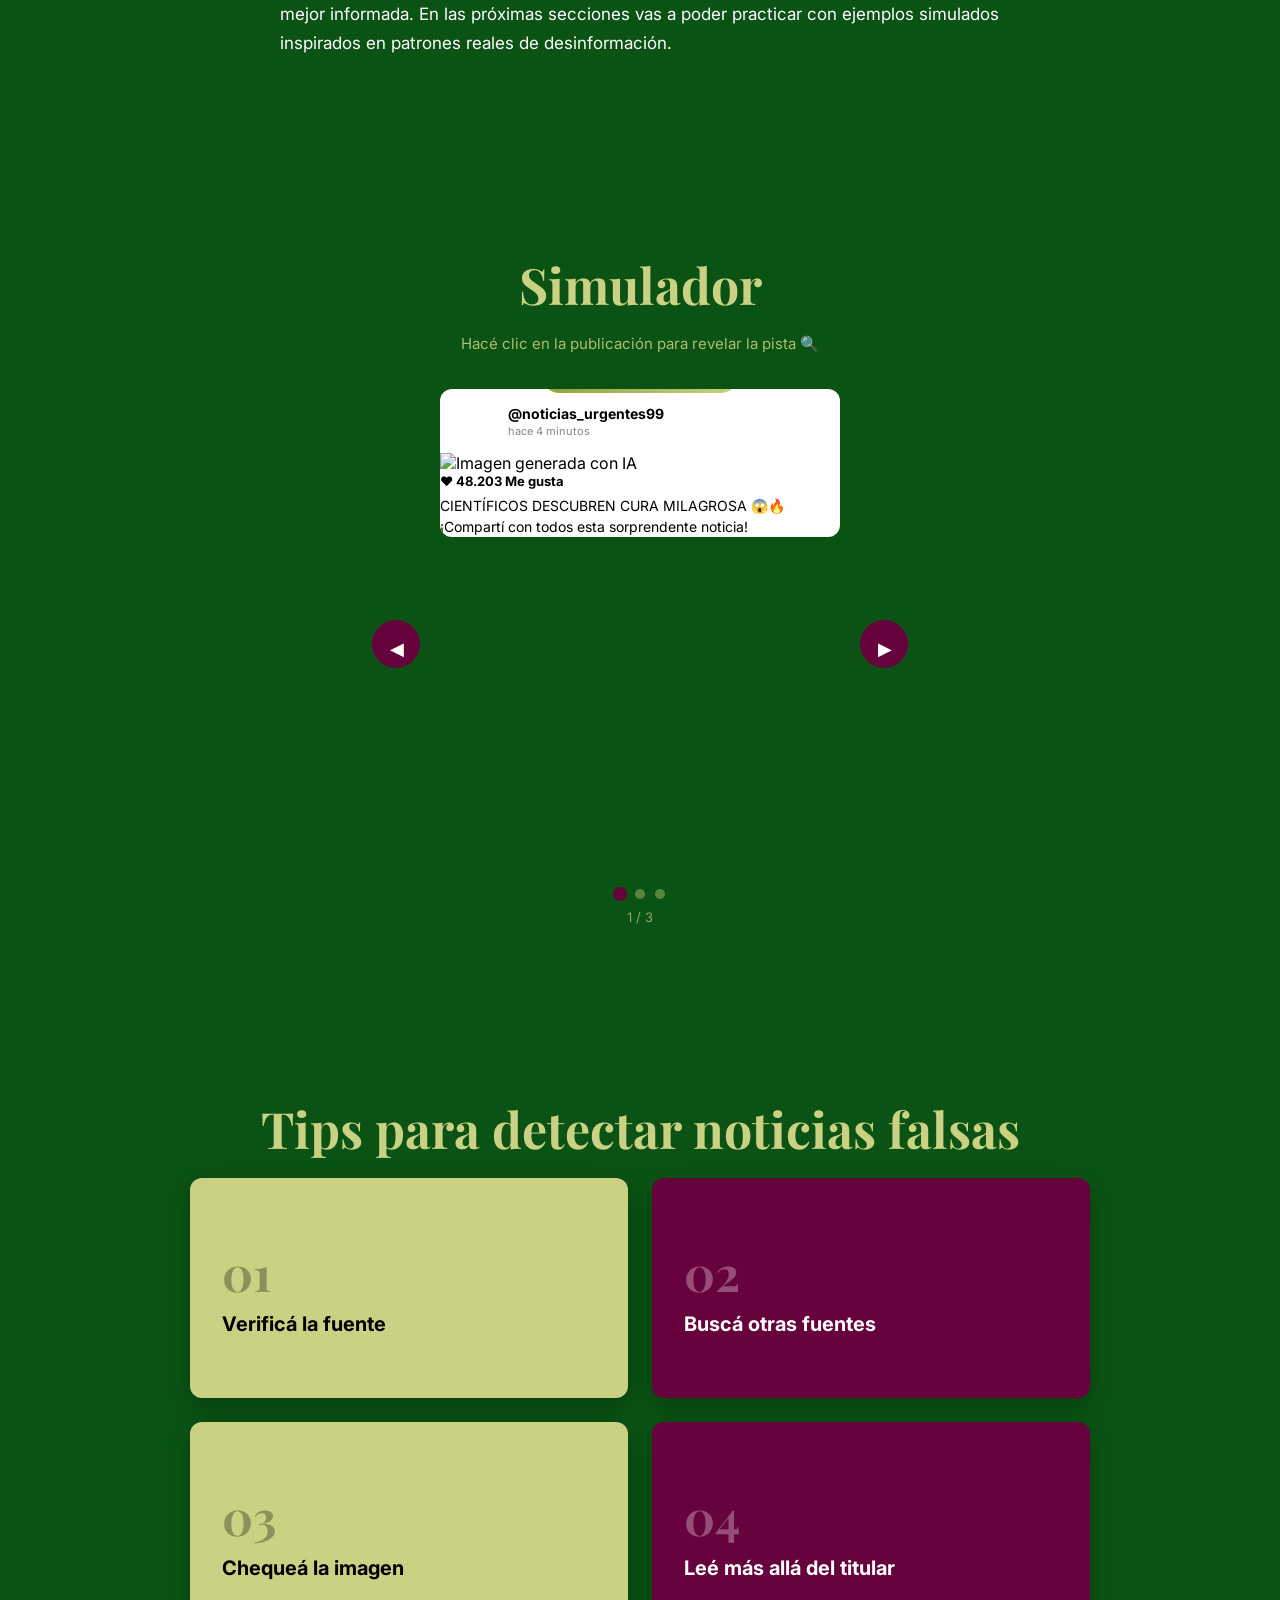
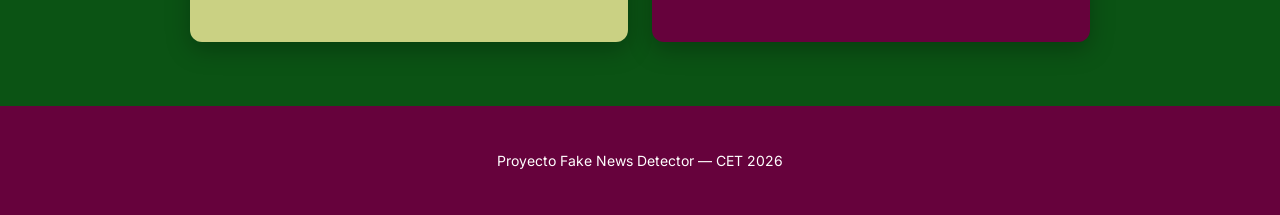
==== commit 4c7f02d7: "agrego detalles" ====
--- a/index.html
+++ b/index.html
@@ -5,6 +5,8 @@
   <meta charset="UTF-8">
   <meta name="viewport" content="width=device-width, initial-scale=1.0">
   <title>Fake News Detector</title>
+  <meta name="description" content="Sitio educativo para aprender a detectar fake news y desinformación en redes sociales.">
+  <link rel="icon" type="image/svg+xml" href="favicon.svg">
   <link rel="stylesheet" href="styles.css">
   <link href="https://fonts.googleapis.com/css2?family=Playfair+Display:wght@700;900&family=Inter:wght@400;700&display=swap" rel="stylesheet">
 </head>
@@ -66,8 +68,8 @@
         <p>
           Por eso, aprender a identificar las señales de una fake news no es solo una habilidad técnica:
           es una forma de <strong>pensamiento crítico</strong> necesaria para participar de una sociedad
-          mejor informada. En las próximas secciones vas a poder practicar con ejemplos simulados y conocer
-          casos reales que circularon en Argentina.
+          mejor informada. En las próximas secciones vas a poder practicar con ejemplos simulados
+          inspirados en patrones reales de desinformación.
         </p>
       </div>
     </section>
@@ -223,7 +225,7 @@
     </p>
   </footer>
 
-  <script src="script.js"></script>
+  <script src="carrusel.js"></script>
 
 </body>
 </html>
--- a/styles.css
+++ b/styles.css
@@ -270,7 +270,6 @@
 .imagen-2 { background: linear-gradient(135deg, #0b5314, #3a8a4a); }
 .imagen-3 { background: linear-gradient(135deg, #66023c, #a0305a); }
  
-.post-
 /* Que son las fake news */
 .que-son-contenido {
   max-width: 720px;
@@ -310,10 +309,6 @@
   color: #fffefe;
 }
 
-footer {
-  padding: 12px 16px;
-}
- 
 .post-likes {
   font-size: 13px;
   font-weight: bold;
@@ -580,3 +575,120 @@
     }
 
 }
+
+/* ══════════════════════════════════════════════════════════
+   RESPONSIVE
+   ══════════════════════════════════════════════════════════ */
+
+/* Tablets y notebooks chicas */
+@media (max-width: 900px) {
+
+  header h1 {
+    font-size: 52px;
+  }
+
+  header p {
+    font-size: 18px;
+  }
+
+  section h2 {
+    font-size: 38px;
+  }
+
+  .header-stats {
+    gap: 32px;
+  }
+
+  .carrusel-wrapper {
+    gap: 10px;
+  }
+
+  .carrusel-ventana {
+    width: 320px;
+    min-height: 420px;
+  }
+
+  .post {
+    width: 320px;
+  }
+
+  .tips-grid {
+    grid-template-columns: 1fr;
+  }
+}
+
+/* Celulares */
+@media (max-width: 600px) {
+
+  nav {
+    padding: 12px 16px;
+    gap: 14px;
+    flex-wrap: wrap;
+    justify-content: center;
+  }
+
+  nav a {
+    font-size: 14px;
+  }
+
+  header {
+    padding: 100px 20px 70px;
+  }
+
+  header h1 {
+    font-size: 36px;
+  }
+
+  header p {
+    font-size: 16px;
+  }
+
+  .header-stats {
+    flex-direction: column;
+    gap: 28px;
+    margin-top: 40px;
+  }
+
+  .header-cta {
+    margin-top: 40px;
+    padding: 12px 26px;
+  }
+
+  section {
+    padding: 40px 18px;
+  }
+
+  section h2 {
+    font-size: 30px;
+  }
+
+  .dato-destacado {
+    flex-direction: column;
+    text-align: center;
+    padding: 24px;
+  }
+
+  .carrusel-wrapper {
+    gap: 6px;
+  }
+
+  .carrusel-btn {
+    width: 38px;
+    height: 38px;
+    font-size: 14px;
+  }
+
+  .carrusel-ventana {
+    width: 100%;
+    max-width: 320px;
+    min-height: 400px;
+  }
+
+  .post {
+    width: 100%;
+  }
+
+  .card-formulario {
+    padding: 28px 22px;
+  }
+}
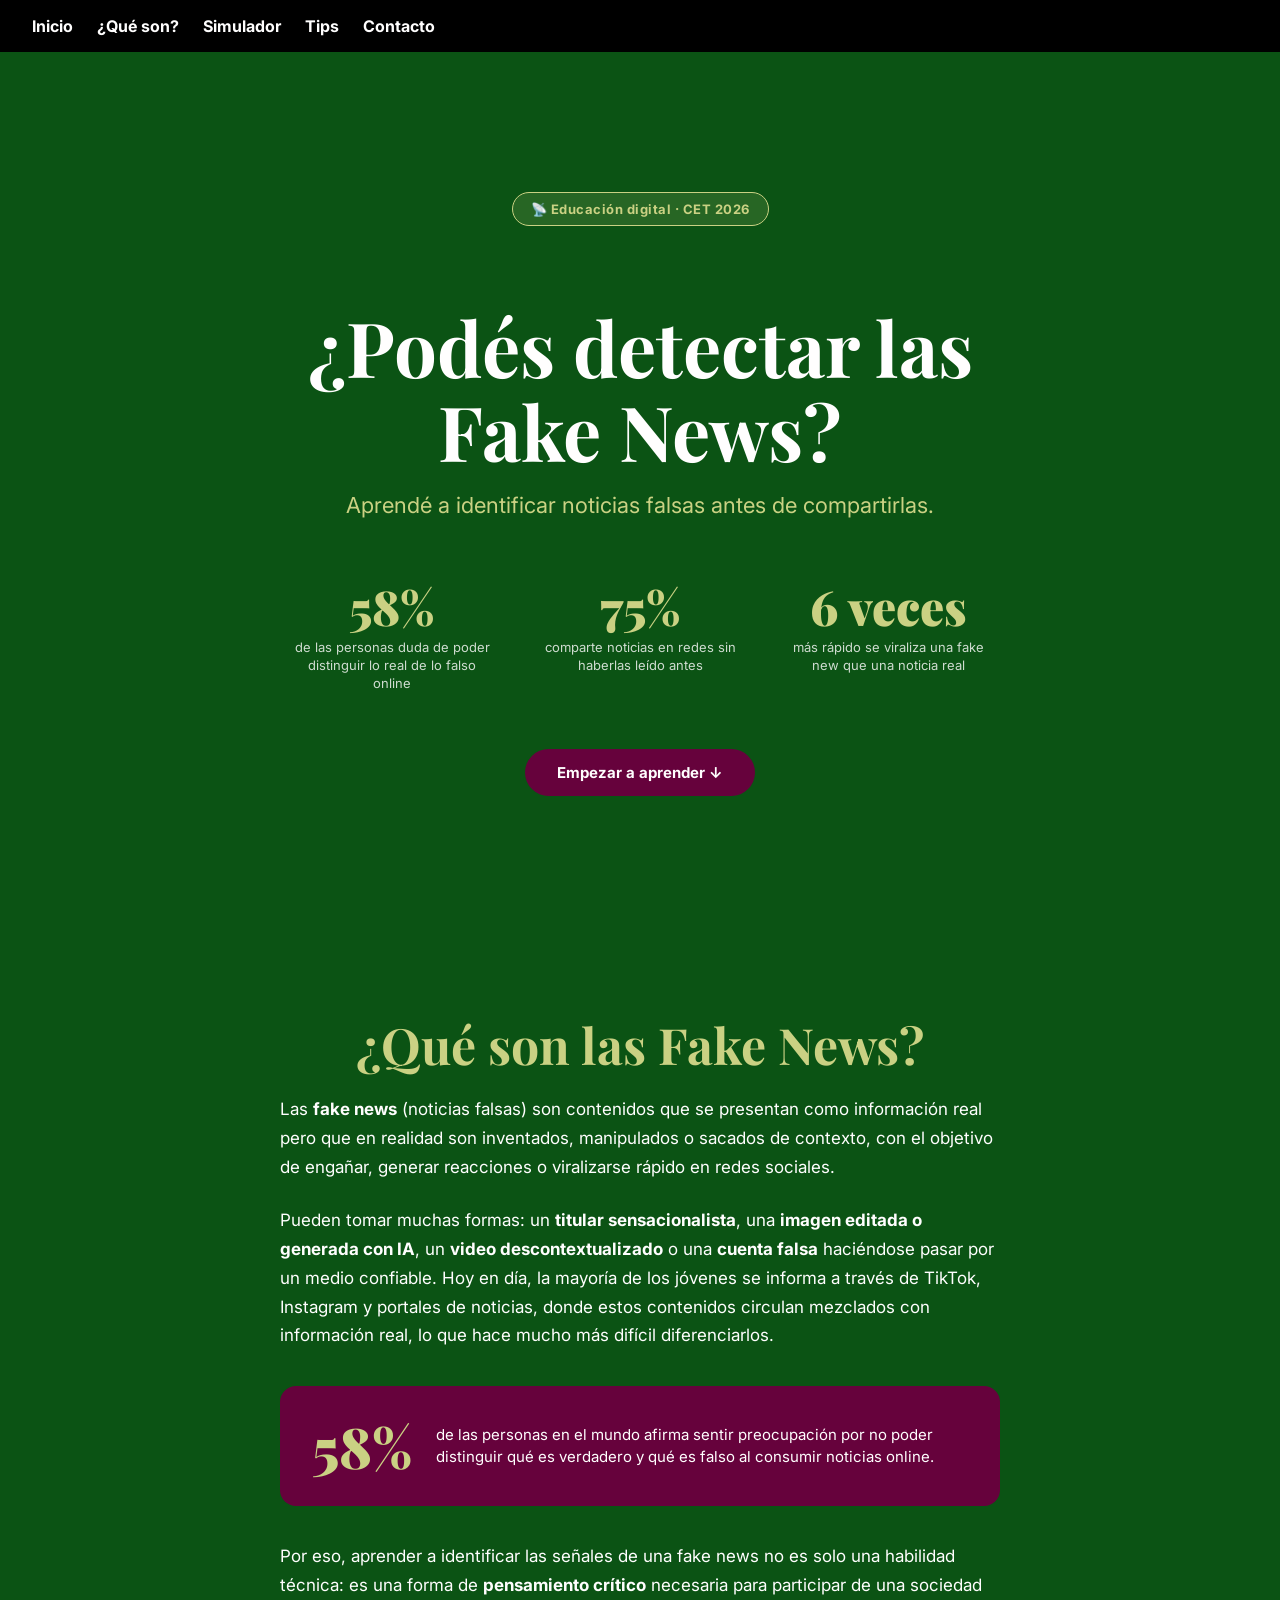
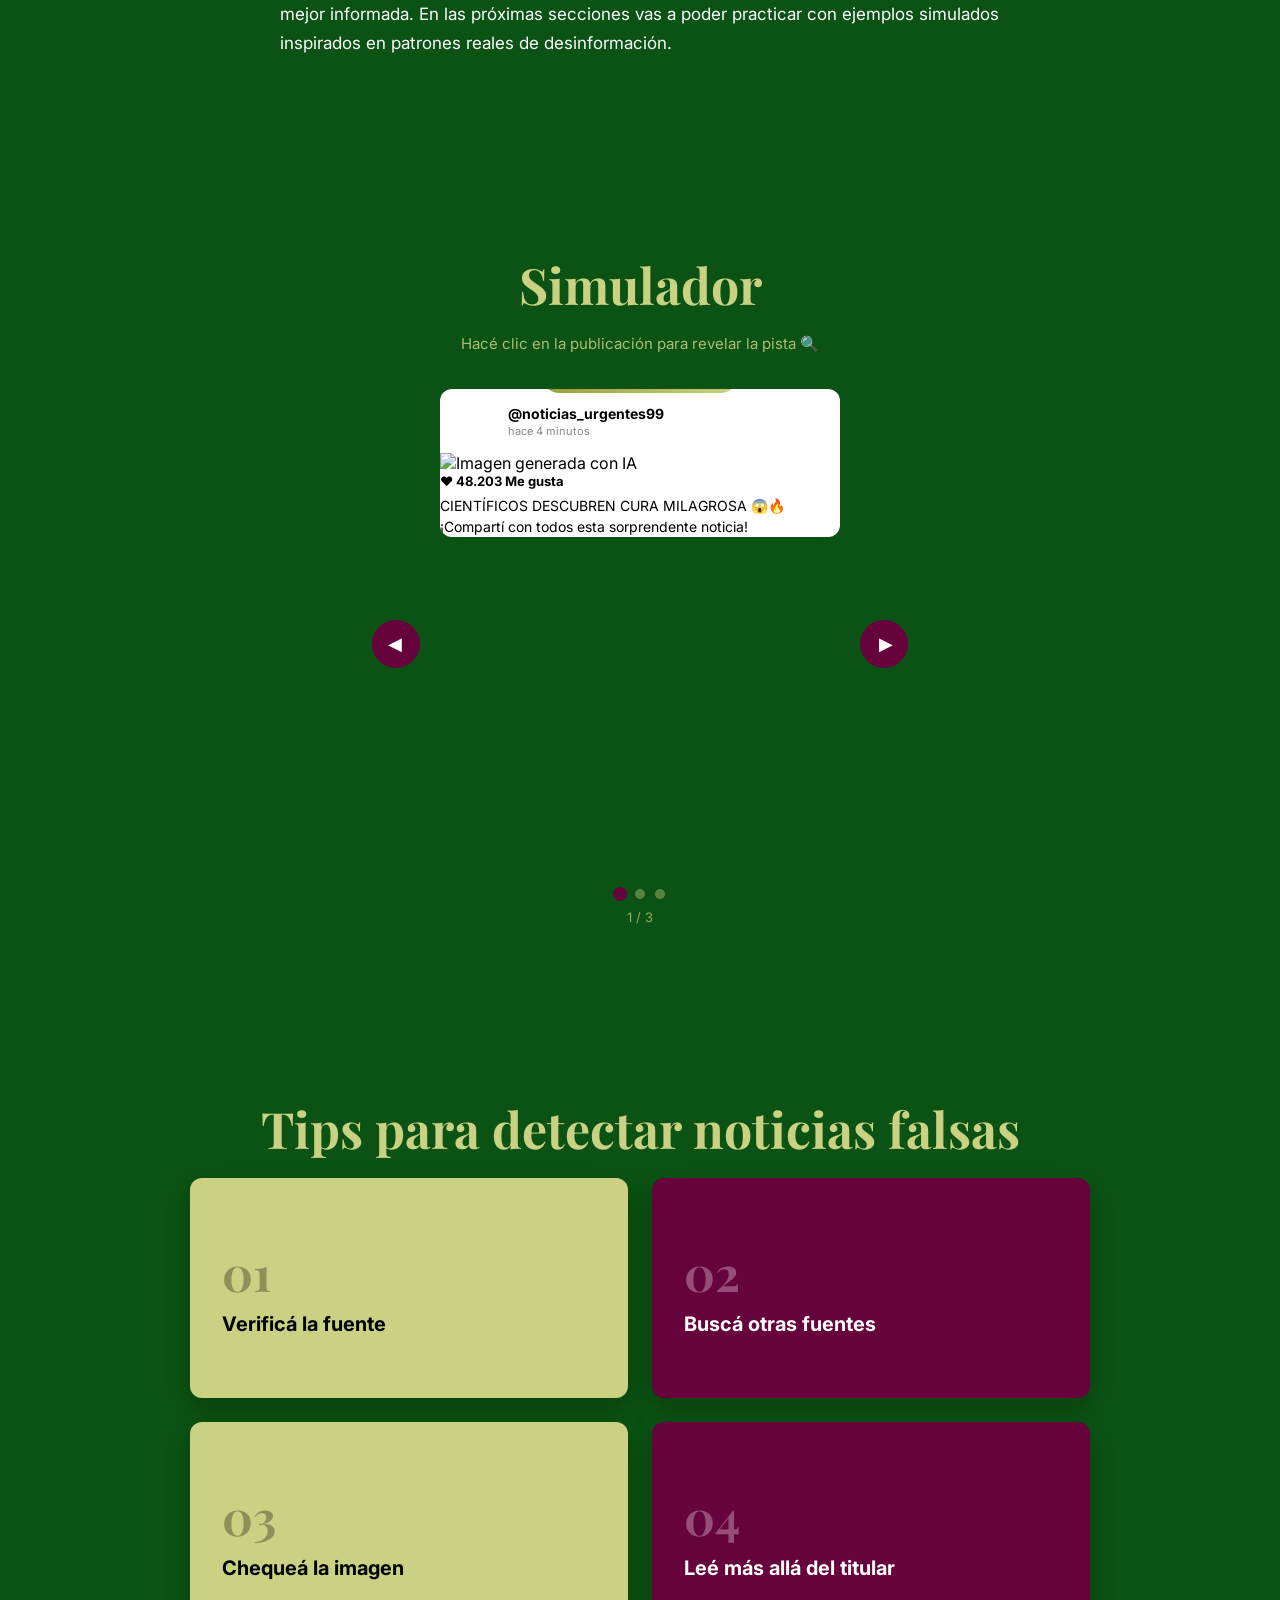
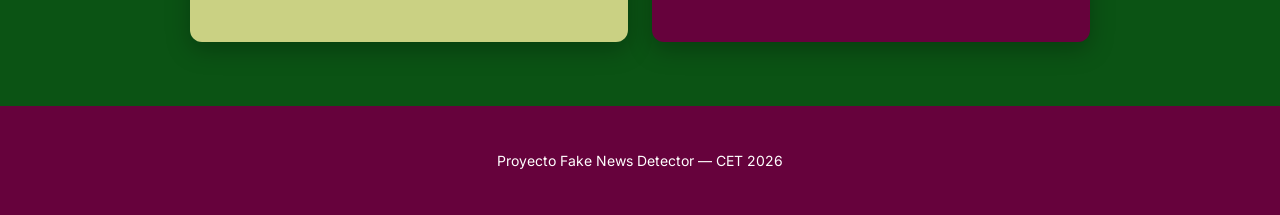
==== commit 99fd5462: "agreggo sonido.js a contacto.html y index.html" ====
--- a/index.html
+++ b/index.html
@@ -226,6 +226,7 @@
   </footer>
 
   <script src="carrusel.js"></script>
+  <script src="sonido.js"></script>
 
 </body>
 </html>
--- a/styles.css
+++ b/styles.css
@@ -162,9 +162,22 @@
   width: 48px;
   height: 48px;
   font-size: 18px;
+  line-height: 1;
   cursor: pointer;
   flex-shrink: 0;
+  display: flex;
+  align-items: center;
+  justify-content: center;
+  padding: 0;
   transition: background-color 0.25s ease, transform 0.25s ease;
+}
+
+#btn-prev {
+  padding-right: 3px;
+}
+
+#btn-next {
+  padding-left: 3px;
 }
  
 .carrusel-btn:hover {
@@ -678,6 +691,14 @@
     font-size: 14px;
   }
 
+  #btn-prev {
+    padding-right: 2px;
+  }
+
+  #btn-next {
+    padding-left: 2px;
+  }
+
   .carrusel-ventana {
     width: 100%;
     max-width: 320px;
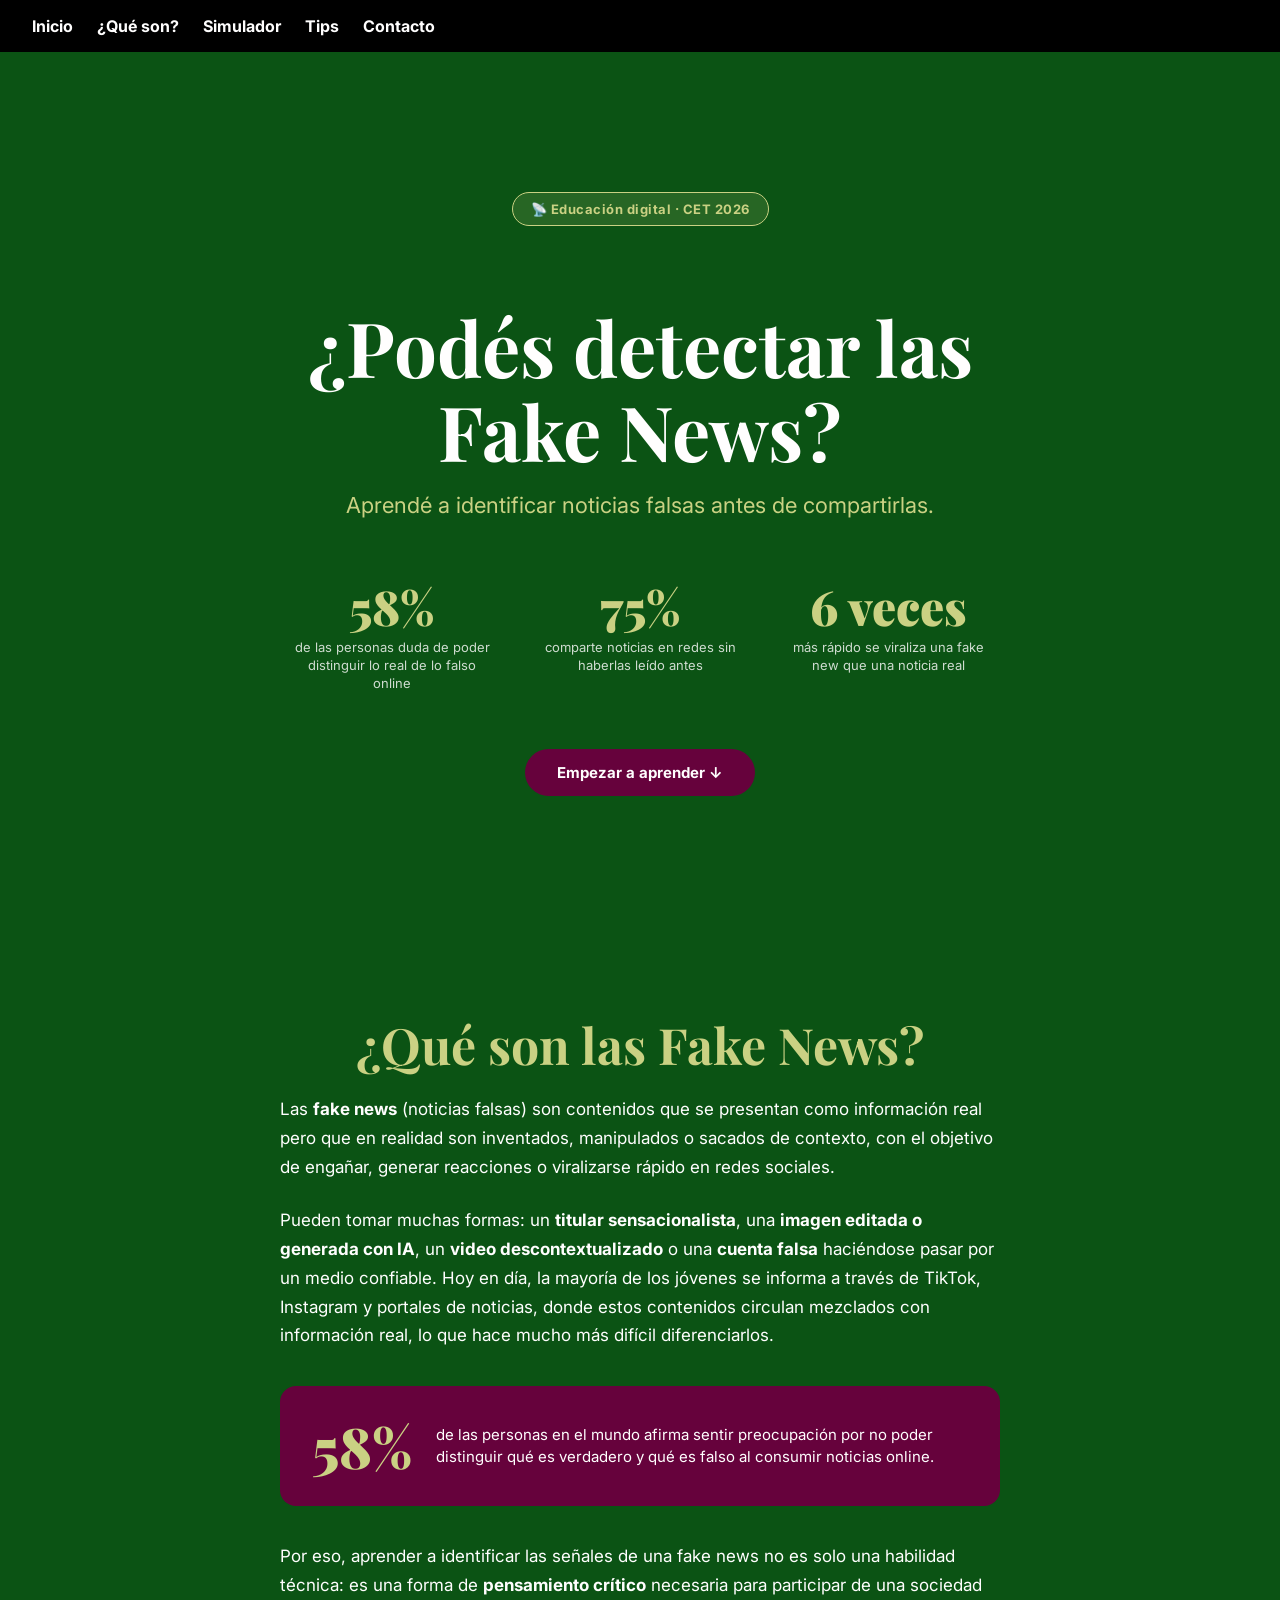
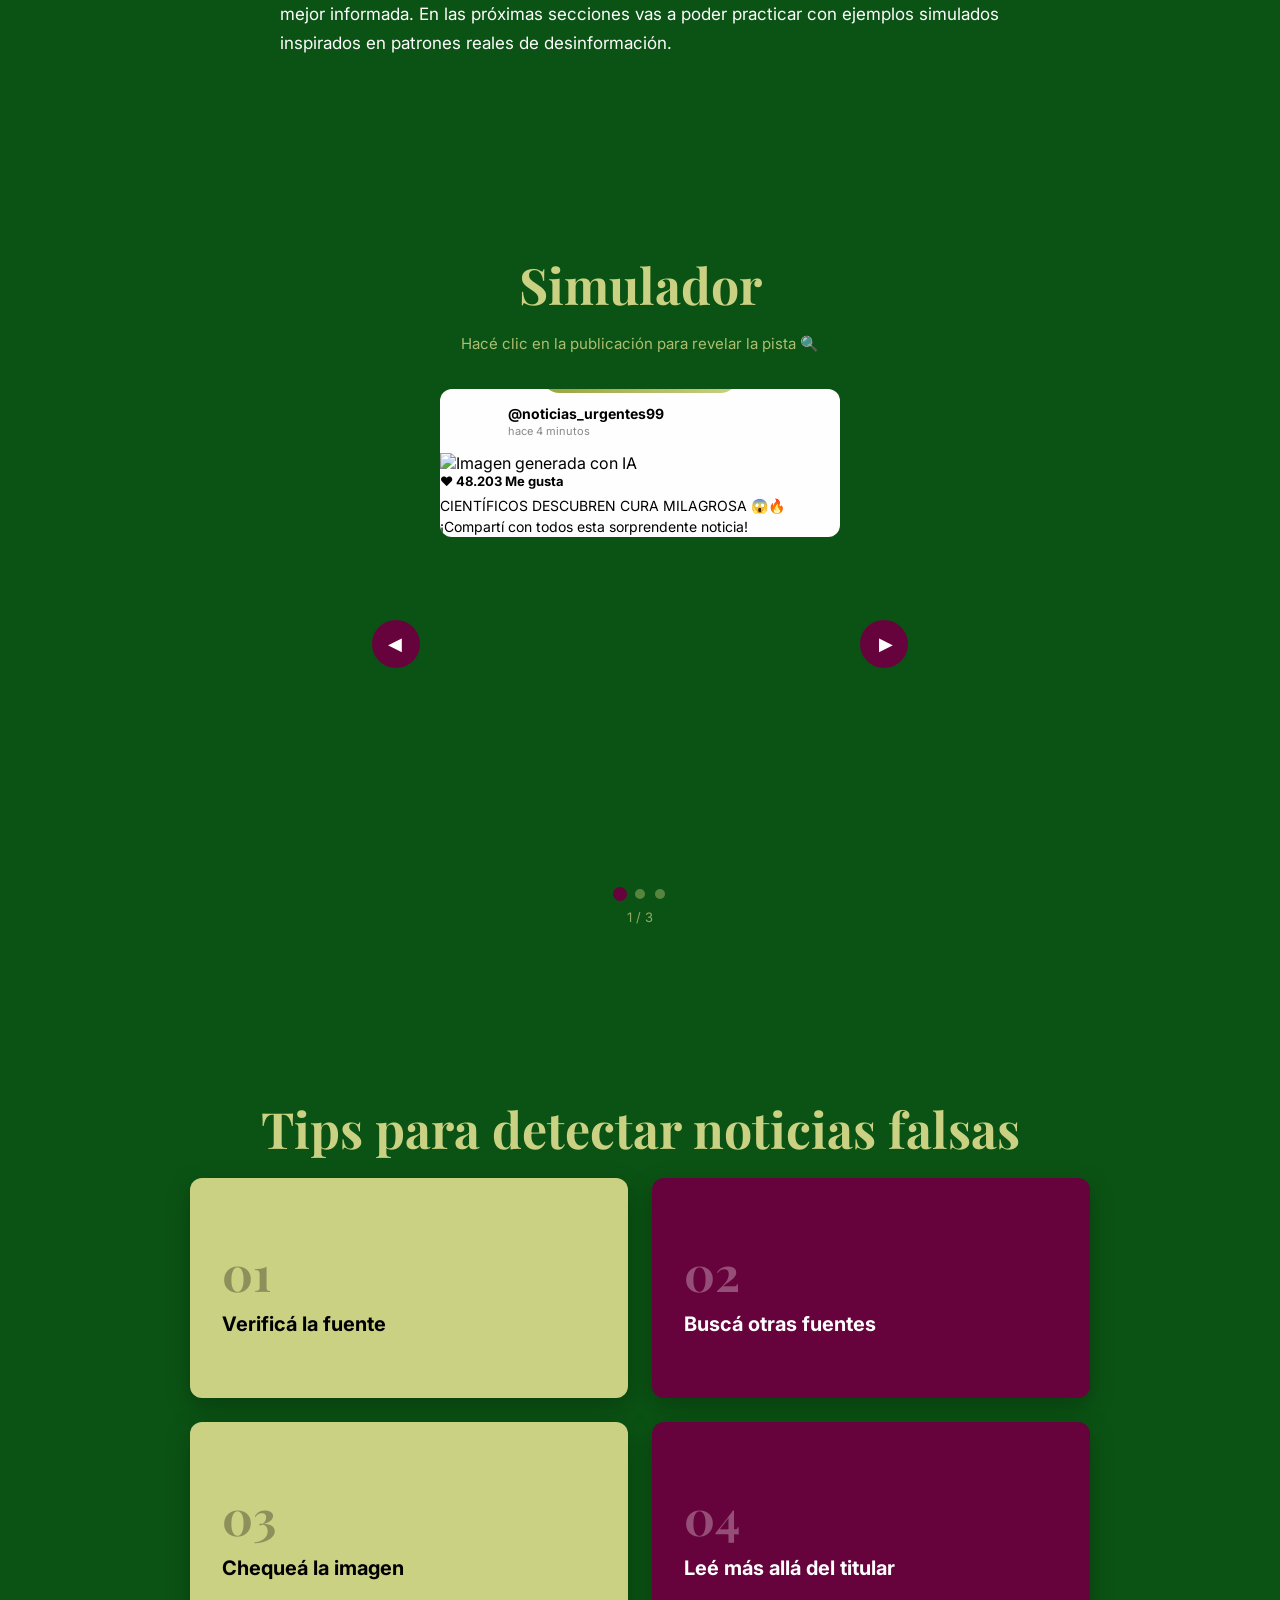
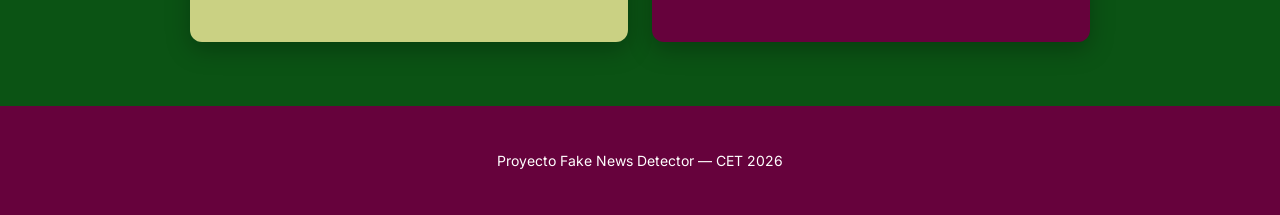
==== commit fbd80ff8: "Update image label text in index.html for clarity" ====
--- a/index.html
+++ b/index.html
@@ -95,7 +95,7 @@
             </div>
             <div class="post-imagen ">
               <img src="https://aussiecareerinsights.com/wp-content/uploads/2024/02/Marine-Biology-Careers-in-AU.jpg" alt="Imagen generada con IA">
-              <span class="imagen-label imagen-1">🤖 Imagen generada con IA</span>
+              <span class="imagen-label imagen-1">🩺 Aseguran que salvaran miles de vidas</span>
             </div>
             <div class="post-footer">
               <p class="post-likes">❤️ 48.203 Me gusta</p>
